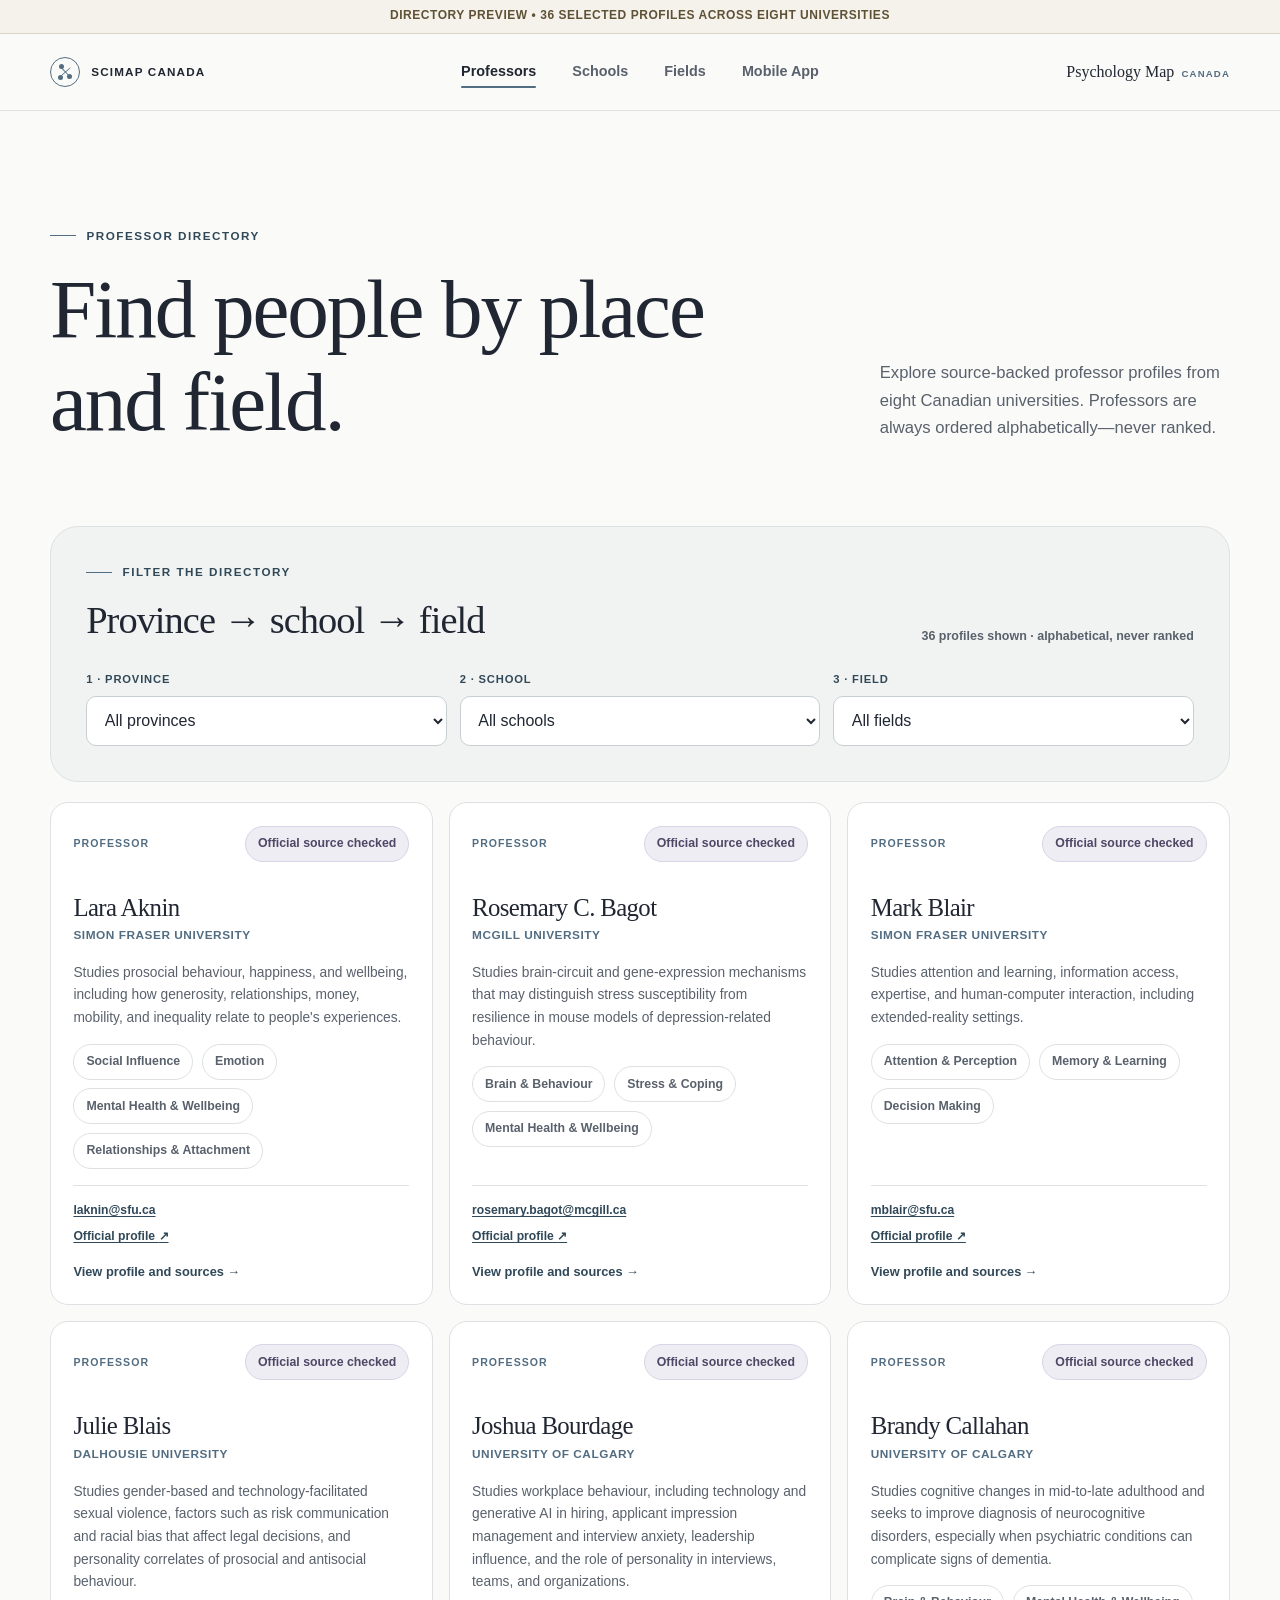
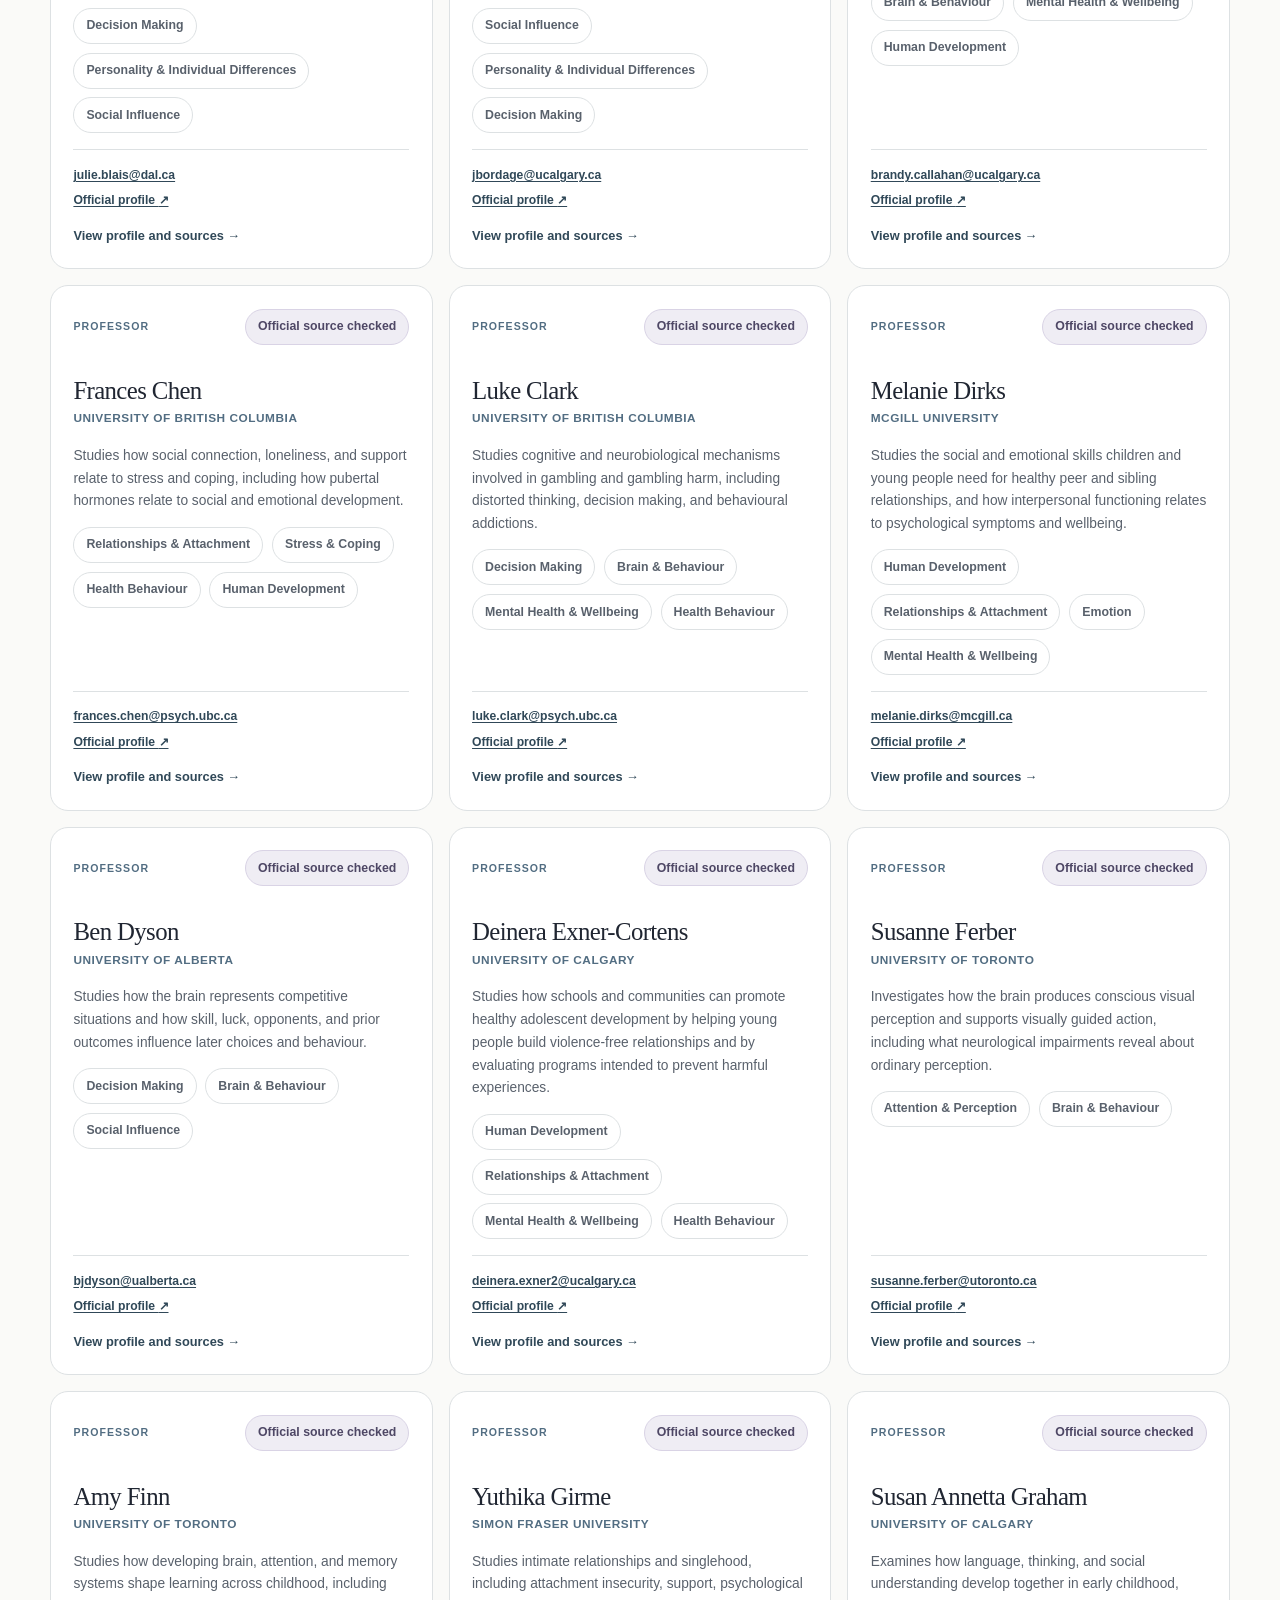
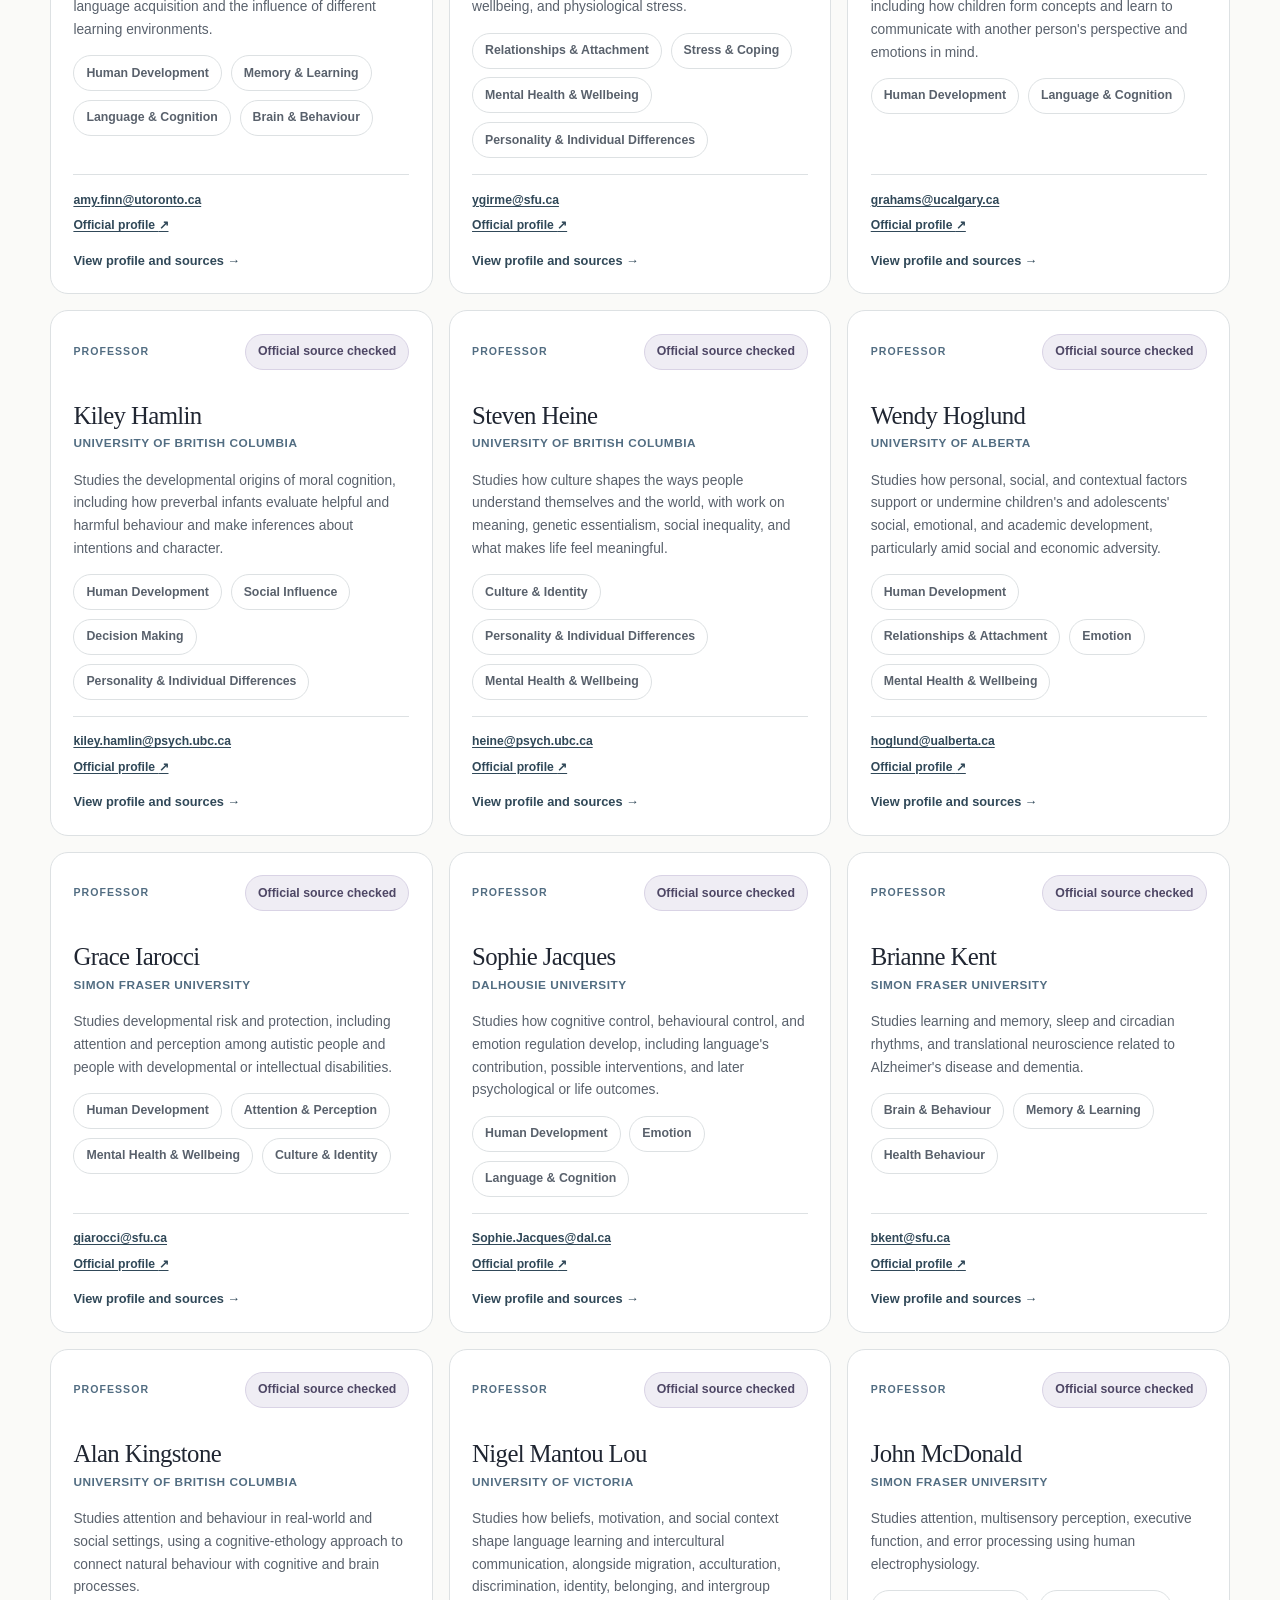
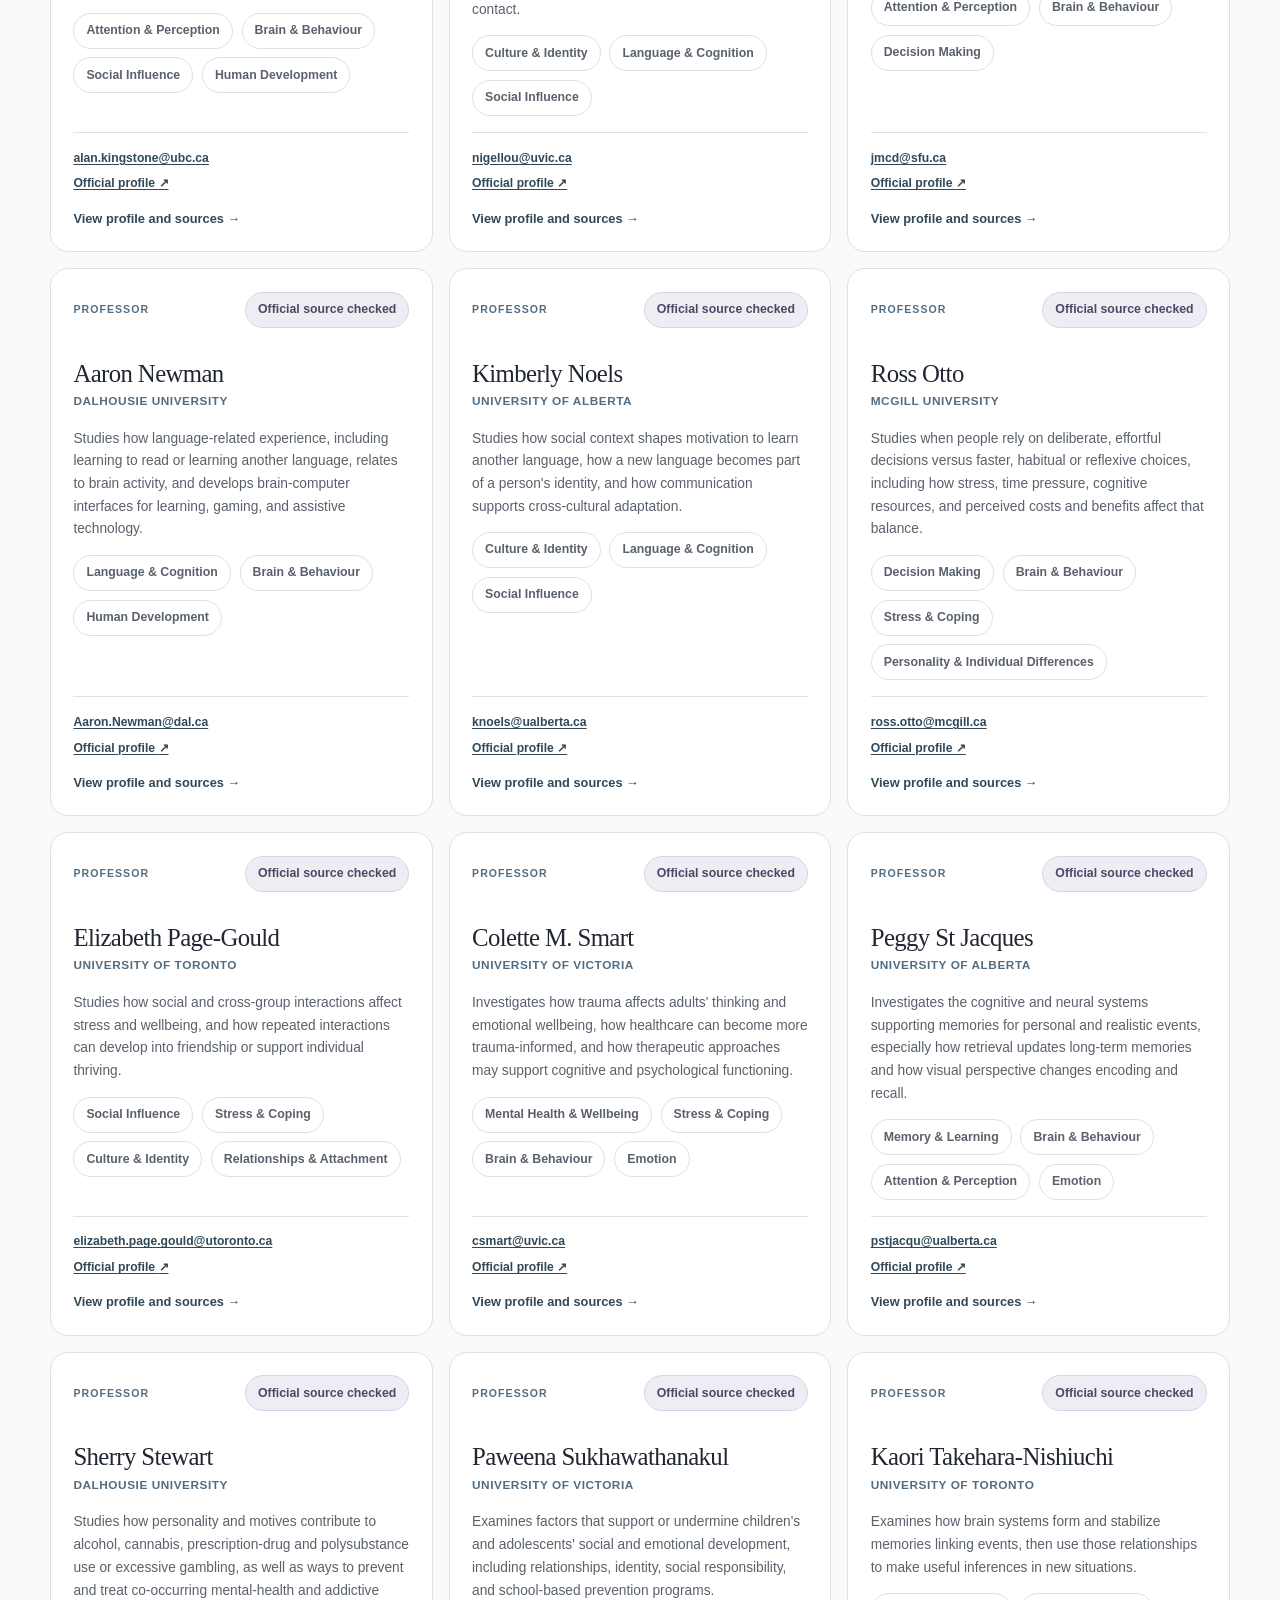
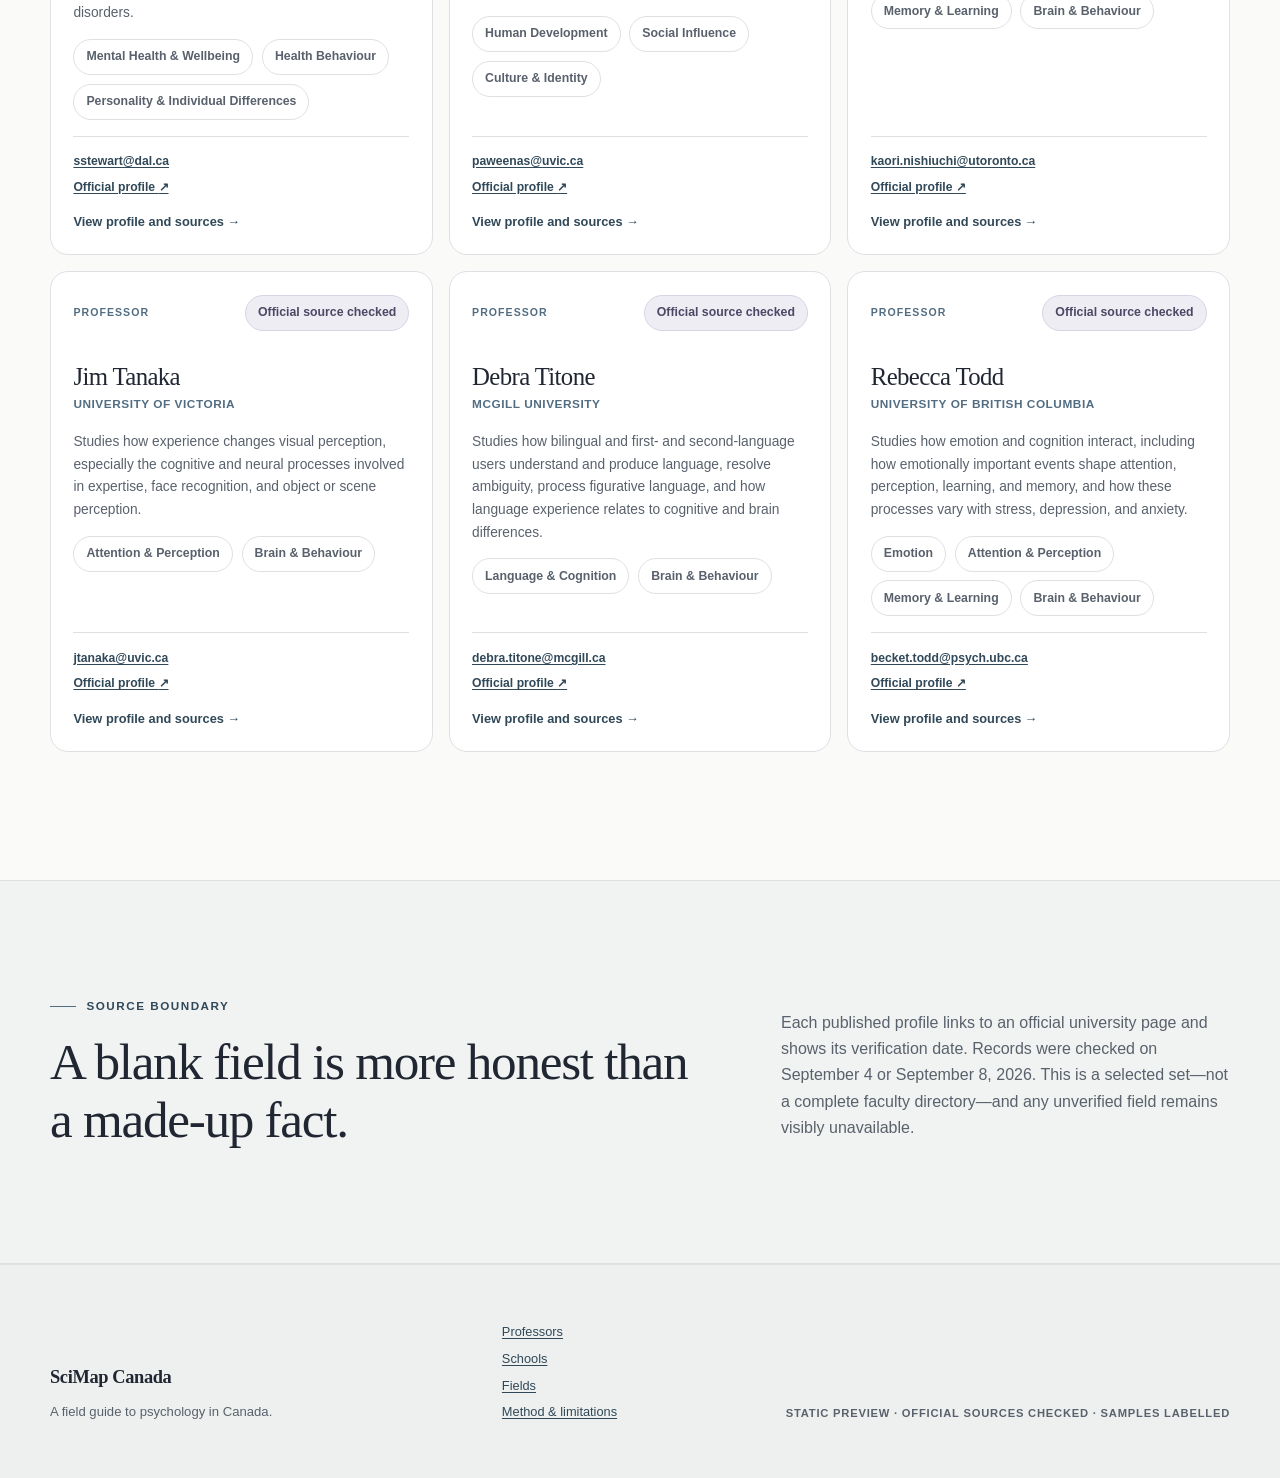
==== docs/professors.html @ 5e6fcafd "Add files via upload Add PsyMap Canada website" ====
<!doctype html>
<html lang="en-CA">
<head>
  <meta charset="utf-8">
  <meta name="viewport" content="width=device-width, initial-scale=1">
  <meta name="description" content="Browse psychology professor profiles by province, school, and field.">
  <meta property="og:type" content="website">
  <meta property="og:title" content="Professors — Psychology Map Canada">
  <meta property="og:description" content="Filter clearly labelled psychology professor profiles by province, school, and field.">
  <meta property="og:url" content="https://psychology-map-canada.tonyyoung9838.chatgpt.site/professors.html">
  <meta property="og:image" content="https://psychology-map-canada.tonyyoung9838.chatgpt.site/assets/psychology-map-canada-social.png">
  <meta name="twitter:card" content="summary_large_image">
  <meta name="twitter:title" content="Professors — Psychology Map Canada">
  <meta name="twitter:description" content="Filter clearly labelled psychology professor profiles by province, school, and field.">
  <meta name="twitter:image" content="https://psychology-map-canada.tonyyoung9838.chatgpt.site/assets/psychology-map-canada-social.png">
  <title>Professors — Psychology Map Canada</title>
  <link rel="icon" href="data:,">
  <link rel="stylesheet" href="css/style.css">
  <script type="module" src="js/app.js?v=20260908-1"></script>
</head>
<body data-page="professors">
  <a class="skip-link" href="#main-content">Skip to main content</a>
  <div class="alpha-banner" role="note">Directory preview <span aria-hidden="true">•</span> 36 selected profiles across eight universities</div>
  <header class="site-header"><div class="shell header-inner"></div></header>
  <main id="main-content" class="page-main">
    <section class="directory-hero shell">
      <div><p class="eyebrow"><span></span>Professor directory</p><h1>Find people by place and field.</h1></div>
      <p>Explore source-backed professor profiles from eight Canadian universities. Professors are always ordered alphabetically—never ranked.</p>
    </section>
    <section class="directory-section shell" aria-labelledby="professor-filter-title">
      <div class="filter-panel">
        <div class="filter-heading"><div><p class="eyebrow"><span></span>Filter the directory</p><h2 id="professor-filter-title">Province → school → field</h2></div><p id="professor-count" role="status" aria-live="polite">Loading profiles…</p></div>
        <div class="filter-grid">
          <label><span>1 · Province</span><select id="professor-province"><option>Loading…</option></select></label>
          <label><span>2 · School</span><select id="professor-school"><option>Loading…</option></select></label>
          <label><span>3 · Field</span><select id="professor-field"><option>Loading…</option></select></label>
        </div>
      </div>
      <div id="professor-results" class="professor-directory-grid"><div class="loading-state" role="status">Loading professor profiles…</div></div>
    </section>
    <section class="section section-tint"><div class="shell source-boundary"><div><p class="eyebrow"><span></span>Source boundary</p><h2>A blank field is more honest than a made-up fact.</h2></div><p>Each published profile links to an official university page and shows its verification date. Records were checked on September 4 or September 8, 2026. This is a selected set—not a complete faculty directory—and any unverified field remains visibly unavailable.</p></div></section>
  </main>
  <footer class="site-footer"><div class="shell footer-inner"></div></footer>
</body>
</html>
---- docs/css/style.css ----
:root {
  --background: #fafaf8;
  --surface: #f1f3f2;
  --surface-warm: #f5f2eb;
  --surface-lavender: #efedf4;
  --text: #202632;
  --muted: #59616c;
  --primary: #526d82;
  --primary-dark: #304858;
  --secondary: #655d7e;
  --border: #dde1e3;
  --border-strong: #c8cfd3;
  --white: #ffffff;
  --success: #315f52;
  --warning: #7b5d24;
  --error: #8a3d3d;
  --shadow: 0 14px 38px rgba(32, 38, 50, 0.07);
  --radius-sm: 10px;
  --radius-md: 18px;
  --radius-lg: 28px;
  --shell: 1180px;
}

*,
*::before,
*::after {
  box-sizing: border-box;
}

html {
  scroll-behavior: smooth;
  scroll-padding-top: 6rem;
}

body {
  margin: 0;
  background: var(--background);
  color: var(--text);
  font-family: Inter, ui-sans-serif, -apple-system, BlinkMacSystemFont, "Segoe UI", sans-serif;
  font-size: 1rem;
  line-height: 1.65;
  text-rendering: optimizeLegibility;
}

button,
input {
  font: inherit;
}

button,
a {
  -webkit-tap-highlight-color: transparent;
}

a {
  color: inherit;
  text-underline-offset: 0.18em;
}

img,
svg {
  display: block;
  max-width: 100%;
}

h1,
h2,
h3,
h4,
p {
  margin-top: 0;
}

h1,
h2,
h3,
h4 {
  font-family: Georgia, "Times New Roman", serif;
  font-weight: 500;
  line-height: 1.12;
  letter-spacing: -0.025em;
}

h1 {
  font-size: clamp(2.65rem, 6.5vw, 5.8rem);
}

h2 {
  font-size: clamp(2rem, 4vw, 3.5rem);
}

h3 {
  font-size: 1.45rem;
}

.shell {
  width: min(calc(100% - 3rem), var(--shell));
  margin-inline: auto;
}

.skip-link {
  position: fixed;
  z-index: 1000;
  top: 0.75rem;
  left: 0.75rem;
  padding: 0.65rem 0.9rem;
  border-radius: 8px;
  background: var(--text);
  color: var(--white);
  transform: translateY(-160%);
  transition: transform 160ms ease;
}

.skip-link:focus {
  transform: translateY(0);
}

:focus-visible {
  outline: 3px solid #8f6b29;
  outline-offset: 3px;
}

.alpha-banner {
  min-height: 34px;
  padding: 0.35rem 1rem;
  border-bottom: 1px solid #ddd5c5;
  background: var(--surface-warm);
  color: #5f5136;
  font-size: 0.75rem;
  font-weight: 650;
  letter-spacing: 0.045em;
  text-align: center;
  text-transform: uppercase;
}

.alpha-banner-strong {
  background: #efe8d8;
  color: #684f20;
}

.site-header {
  position: relative;
  z-index: 20;
  border-bottom: 1px solid rgba(221, 225, 227, 0.9);
  background: rgba(250, 250, 248, 0.96);
}

.header-inner {
  display: flex;
  align-items: center;
  justify-content: space-between;
  min-height: 76px;
  gap: 2rem;
}

.brand {
  display: inline-flex;
  align-items: center;
  gap: 0.7rem;
  color: var(--text);
  font-family: Georgia, "Times New Roman", serif;
  font-size: 1.3rem;
  font-weight: 600;
  letter-spacing: -0.02em;
  text-decoration: none;
}

.brand em {
  color: var(--primary);
  font-family: Inter, ui-sans-serif, sans-serif;
  font-size: 0.62rem;
  font-style: normal;
  font-weight: 750;
  letter-spacing: 0.1em;
  text-transform: uppercase;
  vertical-align: middle;
}

.brand-mark {
  position: relative;
  display: inline-flex;
  width: 30px;
  height: 30px;
  align-items: center;
  justify-content: center;
  border: 1px solid var(--primary);
  border-radius: 50%;
}

.brand-mark::before,
.brand-mark::after,
.brand-mark i {
  position: absolute;
  display: block;
  border-radius: 50%;
  background: var(--primary);
  content: "";
}

.brand-mark::before {
  width: 5px;
  height: 5px;
  top: 6px;
  left: 8px;
}

.brand-mark::after {
  width: 5px;
  height: 5px;
  right: 7px;
  bottom: 7px;
}

.brand-mark i:first-child {
  width: 1px;
  height: 16px;
  transform: rotate(-44deg);
}

.brand-mark i:nth-child(2) {
  width: 5px;
  height: 5px;
  left: 7px;
  bottom: 6px;
}

.brand-mark i:nth-child(3) {
  width: 1px;
  height: 14px;
  transform: rotate(48deg);
}

nav {
  display: flex;
  align-items: center;
  gap: clamp(1rem, 3vw, 2.25rem);
}

nav a {
  position: relative;
  display: inline-flex;
  min-height: 44px;
  align-items: center;
  color: var(--muted);
  font-size: 0.9rem;
  font-weight: 650;
  text-decoration: none;
}

nav a:hover,
nav a[aria-current="page"] {
  color: var(--text);
}

nav a[aria-current="page"]::after {
  position: absolute;
  right: 0;
  bottom: 6px;
  left: 0;
  height: 2px;
  border-radius: 999px;
  background: var(--primary);
  content: "";
}

.hero {
  display: grid;
  align-items: center;
  min-height: 720px;
  grid-template-columns: minmax(0, 1.25fr) minmax(330px, 0.75fr);
  gap: clamp(3rem, 8vw, 7rem);
  padding-block: clamp(4.5rem, 9vw, 8rem);
}

.hero-copy {
  min-width: 0;
}

.hero h1 {
  max-width: 790px;
  margin-bottom: 1.45rem;
}

.hero-lede {
  max-width: 680px;
  margin-bottom: 2.25rem;
  color: var(--muted);
  font-size: clamp(1.08rem, 2vw, 1.3rem);
}

.eyebrow {
  display: flex;
  align-items: center;
  gap: 0.65rem;
  margin-bottom: 1.1rem;
  color: var(--primary-dark);
  font-size: 0.73rem;
  font-weight: 750;
  letter-spacing: 0.13em;
  text-transform: uppercase;
}

.eyebrow span {
  width: 26px;
  height: 1px;
  background: var(--primary);
}

.question-form {
  max-width: 740px;
}

.question-form label {
  display: inline-block;
  margin-bottom: 0.55rem;
  color: var(--text);
  font-size: 0.86rem;
  font-weight: 700;
}

.input-row {
  display: flex;
  align-items: stretch;
  gap: 0.65rem;
}

.input-row input {
  min-width: 0;
  min-height: 58px;
  flex: 1;
  padding: 0.9rem 1rem;
  border: 1px solid var(--border-strong);
  border-radius: var(--radius-sm);
  background: var(--white);
  color: var(--text);
  font-size: 1rem;
  box-shadow: 0 4px 18px rgba(32, 38, 50, 0.035);
}

.input-row input::placeholder {
  color: #7b828b;
}

.input-row input:focus {
  border-color: var(--primary);
}

.button {
  display: inline-flex;
  min-height: 48px;
  align-items: center;
  justify-content: center;
  gap: 0.6rem;
  padding: 0.75rem 1.2rem;
  border: 1px solid transparent;
  border-radius: var(--radius-sm);
  font-size: 0.9rem;
  font-weight: 750;
  text-decoration: none;
  cursor: pointer;
}

.button-primary {
  background: var(--primary-dark);
  color: var(--white);
}

.button-primary:hover {
  background: #243c4c;
}

.button-secondary {
  border-color: var(--border-strong);
  background: var(--white);
  color: var(--primary-dark);
}

.button-secondary:hover {
  border-color: var(--primary);
  background: #f8f9f8;
}

.button-text {
  padding-inline: 0;
  color: var(--primary-dark);
}

.example-block {
  margin-top: 1.15rem;
}

.example-block > p {
  margin-bottom: 0.65rem;
  color: var(--muted);
  font-size: 0.77rem;
  font-weight: 650;
}

.chip-row,
.tag-row,
.link-row {
  display: flex;
  flex-wrap: wrap;
  gap: 0.55rem;
}

.question-chip,
.tag,
.tag-link {
  display: inline-flex;
  min-height: 36px;
  align-items: center;
  padding: 0.42rem 0.75rem;
  border: 1px solid var(--border);
  border-radius: 999px;
  background: transparent;
  color: var(--muted);
  font-size: 0.77rem;
  font-weight: 600;
  line-height: 1.25;
}

.question-chip {
  min-height: 44px;
  cursor: pointer;
}

.question-chip:hover,
.tag-link:hover {
  border-color: var(--primary);
  background: var(--surface);
  color: var(--primary-dark);
}

.tag-link {
  text-decoration: none;
}

.tag-lavender {
  border-color: #d9d3e5;
  background: var(--surface-lavender);
  color: #4e4765;
}

.tag-sample {
  border-color: #ddd2ba;
  background: #f5f0e4;
  color: #6a5328;
}

.journey-card {
  position: relative;
  overflow: hidden;
  padding: clamp(1.8rem, 4vw, 2.6rem);
  border-radius: var(--radius-lg);
  background: #2b3d49;
  color: var(--white);
  box-shadow: var(--shadow);
}

.journey-card::after {
  position: absolute;
  width: 180px;
  height: 180px;
  right: -95px;
  bottom: -100px;
  border: 1px solid rgba(255, 255, 255, 0.14);
  border-radius: 50%;
  box-shadow: 0 0 0 28px rgba(255, 255, 255, 0.025), 0 0 0 58px rgba(255, 255, 255, 0.02);
  content: "";
}

.journey-topline {
  display: flex;
  align-items: center;
  gap: 0.55rem;
  margin-bottom: 2rem;
  color: #d8e1e5;
  font-size: 0.7rem;
  font-weight: 750;
  letter-spacing: 0.12em;
  text-transform: uppercase;
}

.status-dot {
  width: 7px;
  height: 7px;
  border-radius: 50%;
  background: #c8c0d8;
  box-shadow: 0 0 0 5px rgba(200, 192, 216, 0.12);
}

.journey-card h2 {
  max-width: 310px;
  margin-bottom: 2rem;
  font-size: clamp(1.8rem, 3vw, 2.45rem);
}

.journey-list {
  position: relative;
  z-index: 1;
  display: grid;
  margin: 0;
  padding: 0;
  gap: 0;
  list-style: none;
}

.journey-list li {
  display: grid;
  align-items: start;
  padding: 1rem 0;
  border-top: 1px solid rgba(255, 255, 255, 0.14);
  grid-template-columns: 38px 1fr;
  gap: 0.65rem;
}

.journey-list li > span {
  color: #bab1ca;
  font-size: 0.68rem;
  font-weight: 700;
}

.journey-list strong,
.journey-list small {
  display: block;
}

.journey-list strong {
  font-family: Georgia, "Times New Roman", serif;
  font-size: 1.02rem;
  font-weight: 500;
}

.journey-list small {
  margin-top: 0.18rem;
  color: #cbd4d8;
  font-size: 0.76rem;
}

.principle-quote {
  position: relative;
  z-index: 1;
  margin: 1.5rem 0 0;
  color: #d7d0e4;
  font-family: Georgia, "Times New Roman", serif;
  font-size: 0.92rem;
  font-style: italic;
}

.section {
  padding-block: clamp(4.5rem, 9vw, 8rem);
}

.section-tint {
  border-block: 1px solid var(--border);
  background: var(--surface);
}

.section-heading {
  margin-bottom: clamp(2rem, 5vw, 3.5rem);
}

.section-heading h2 {
  max-width: 690px;
  margin-bottom: 0;
}

.split-heading {
  display: grid;
  align-items: end;
  grid-template-columns: minmax(0, 1.35fr) minmax(280px, 0.65fr);
  gap: 3rem;
}

.split-heading > p {
  max-width: 480px;
  margin: 0 0 0.35rem;
  color: var(--muted);
}

.compact-heading h2 {
  font-size: clamp(1.9rem, 3.5vw, 2.8rem);
}

.principle-grid,
.topic-grid,
.university-grid,
.entity-grid {
  display: grid;
  grid-template-columns: repeat(3, minmax(0, 1fr));
  gap: 1rem;
}

.principle-card {
  min-height: 275px;
  padding: 1.6rem;
  border: 1px solid var(--border);
  border-radius: var(--radius-md);
  background: var(--white);
}

.principle-card:nth-child(2) {
  background: var(--surface-lavender);
}

.principle-card h3 {
  margin: 3.5rem 0 0.8rem;
}

.principle-card p {
  margin: 0;
  color: var(--muted);
  font-size: 0.92rem;
}

.card-number,
.section-index {
  color: var(--primary);
  font-size: 0.7rem;
  font-weight: 750;
  letter-spacing: 0.12em;
}

.university-intro {
  display: grid;
  align-items: center;
  grid-template-columns: minmax(0, 0.8fr) minmax(0, 1.2fr);
  gap: clamp(3rem, 8vw, 7rem);
}

.university-intro h2 {
  font-size: clamp(2rem, 4vw, 3.2rem);
}

.university-intro > div:first-child > p:last-child {
  color: var(--muted);
}

.university-mini-grid {
  display: grid;
  gap: 0.8rem;
}

.university-mini {
  display: grid;
  padding: 1.25rem 1.4rem;
  border: 1px solid var(--border);
  border-radius: var(--radius-md);
  background: var(--background);
  text-decoration: none;
  grid-template-columns: 70px 1fr;
  column-gap: 1rem;
}

.university-mini > span {
  grid-row: 1 / 3;
  align-self: center;
  color: var(--primary);
  font-family: Georgia, "Times New Roman", serif;
  font-size: 1.35rem;
}

.university-mini strong {
  font-family: Georgia, "Times New Roman", serif;
  font-size: 1.1rem;
  font-weight: 500;
}

.university-mini small {
  color: var(--muted);
}

.university-mini i {
  float: right;
  color: var(--primary);
  font-style: normal;
}

.university-mini:hover {
  border-color: var(--primary);
  box-shadow: 0 8px 22px rgba(32, 38, 50, 0.06);
}

.page-main {
  min-height: 62vh;
}

.explore-head,
.about-hero {
  padding-top: clamp(3.5rem, 8vw, 6.5rem);
  padding-bottom: clamp(2.7rem, 6vw, 4.5rem);
}

.explore-title-row {
  display: grid;
  align-items: end;
  grid-template-columns: minmax(0, 0.95fr) minmax(380px, 0.75fr);
  gap: clamp(2rem, 6vw, 5rem);
}

.explore-head h1 {
  max-width: 700px;
  margin-bottom: 1rem;
  font-size: clamp(2.7rem, 5.5vw, 4.9rem);
}

.explore-head p:not(.eyebrow) {
  max-width: 620px;
  margin-bottom: 0;
  color: var(--muted);
  font-size: 1.05rem;
}

.compact-form .input-row input {
  min-height: 52px;
}

.mobile-label {
  display: none;
}

.results-section {
  padding-top: 1.25rem;
}

.results-title {
  margin: 2rem 0 1rem;
  font-size: clamp(1.75rem, 3vw, 2.45rem);
}

.question-context-card {
  position: relative;
  margin-bottom: 1rem;
  padding: clamp(1.5rem, 4vw, 2.25rem);
  border-left: 4px solid var(--secondary);
  border-radius: 0 var(--radius-md) var(--radius-md) 0;
  background: var(--surface-lavender);
}

.question-context-card .eyebrow {
  color: #4e4765;
}

.question-context-card blockquote {
  margin: 0;
  font-family: Georgia, "Times New Roman", serif;
  font-size: clamp(1.5rem, 3vw, 2.2rem);
  line-height: 1.25;
  overflow-wrap: anywhere;
}

.callout {
  margin-bottom: 1.5rem;
  padding: 1rem 1.15rem;
  border: 1px solid var(--border);
  border-radius: var(--radius-sm);
  background: var(--white);
  color: var(--muted);
  font-size: 0.9rem;
}

.callout strong {
  color: var(--text);
}

.callout:empty {
  display: none;
}

.topic-grid {
  grid-template-columns: repeat(4, minmax(0, 1fr));
}

.topic-card,
.university-card,
.entity-card {
  display: flex;
  min-width: 0;
  flex-direction: column;
  border: 1px solid var(--border);
  border-radius: var(--radius-md);
  background: var(--white);
}

.topic-card {
  min-height: 280px;
  padding: 1.35rem;
  text-decoration: none;
  transition: border-color 150ms ease, transform 150ms ease, box-shadow 150ms ease;
}

.topic-card:hover {
  border-color: var(--primary);
  box-shadow: 0 10px 26px rgba(32, 38, 50, 0.07);
  transform: translateY(-2px);
}

.topic-card-top,
.entity-card-top,
.university-card-top {
  display: flex;
  align-items: center;
  justify-content: space-between;
  gap: 0.75rem;
}

.topic-domain {
  color: var(--secondary);
  font-size: 0.68rem;
  font-weight: 750;
  letter-spacing: 0.09em;
  text-transform: uppercase;
}

.topic-arrow {
  color: var(--primary);
  font-size: 1.15rem;
}

.topic-card h3 {
  margin: 2.7rem 0 0.75rem;
  font-size: 1.38rem;
}

.topic-card p {
  display: -webkit-box;
  overflow: hidden;
  margin-bottom: 1.1rem;
  color: var(--muted);
  font-size: 0.86rem;
  -webkit-box-orient: vertical;
  -webkit-line-clamp: 3;
}

.topic-card .tag-row {
  margin-top: auto;
}

.topic-card .tag {
  min-height: 30px;
  padding: 0.32rem 0.55rem;
  font-size: 0.67rem;
}

.university-grid {
  grid-template-columns: repeat(2, minmax(0, 1fr));
}

.university-card {
  padding: clamp(1.5rem, 4vw, 2.2rem);
}

.university-code {
  display: flex;
  width: 58px;
  height: 58px;
  align-items: center;
  justify-content: center;
  border-radius: 50%;
  background: var(--surface-lavender);
  color: var(--secondary);
  font-family: Georgia, "Times New Roman", serif;
  font-size: 1.05rem;
}

.university-card h3 {
  margin: 2rem 0 0.45rem;
  font-size: 1.65rem;
}

.university-card .location {
  margin-bottom: 1rem;
  color: var(--primary);
  font-size: 0.78rem;
  font-weight: 700;
  letter-spacing: 0.035em;
  text-transform: uppercase;
}

.university-card p {
  color: var(--muted);
}

.university-card .button {
  align-self: flex-start;
  margin-top: auto;
}

.loading-state,
.error-state {
  grid-column: 1 / -1;
  padding: 3rem;
  border: 1px dashed var(--border-strong);
  border-radius: var(--radius-md);
  color: var(--muted);
  text-align: center;
}

.error-state {
  max-width: 760px;
  margin: clamp(3rem, 8vw, 7rem) auto;
  padding: clamp(2rem, 6vw, 4rem);
  background: var(--white);
}

.error-state h1 {
  margin-bottom: 1rem;
  font-size: clamp(2rem, 5vw, 3.5rem);
}

.error-state p {
  color: var(--muted);
}

.error-actions {
  display: flex;
  flex-wrap: wrap;
  justify-content: center;
  margin-top: 1.5rem;
  gap: 0.75rem;
}

.detail-root {
  padding-block: clamp(3rem, 7vw, 6rem);
}

.breadcrumbs {
  display: flex;
  flex-wrap: wrap;
  align-items: center;
  margin-bottom: 2.25rem;
  gap: 0.55rem;
  color: var(--muted);
  font-size: 0.78rem;
}

.breadcrumbs a {
  color: var(--primary-dark);
}

.breadcrumbs span[aria-hidden="true"] {
  color: #9aa0a6;
}

.detail-hero {
  display: grid;
  align-items: end;
  padding-bottom: clamp(3rem, 7vw, 5.5rem);
  grid-template-columns: minmax(0, 1.25fr) minmax(260px, 0.55fr);
  gap: clamp(2rem, 7vw, 6rem);
}

.detail-hero h1 {
  max-width: 830px;
  margin-bottom: 1.2rem;
  font-size: clamp(2.8rem, 6vw, 5.3rem);
}

.detail-hero .lede {
  max-width: 760px;
  margin-bottom: 1.5rem;
  color: var(--muted);
  font-size: clamp(1.05rem, 2vw, 1.2rem);
}

.meta-panel {
  padding: 1.35rem;
  border: 1px solid var(--border);
  border-radius: var(--radius-md);
  background: var(--surface);
}

.meta-list {
  display: grid;
  margin: 0;
  gap: 0.9rem;
}

.meta-list div {
  padding-bottom: 0.85rem;
  border-bottom: 1px solid var(--border);
}

.meta-list div:last-child {
  padding-bottom: 0;
  border-bottom: 0;
}

.meta-list dt {
  margin-bottom: 0.2rem;
  color: var(--muted);
  font-size: 0.67rem;
  font-weight: 750;
  letter-spacing: 0.08em;
  text-transform: uppercase;
}

.meta-list dd {
  margin: 0;
  font-family: Georgia, "Times New Roman", serif;
  font-size: 1rem;
}

.detail-section {
  padding-block: clamp(3rem, 7vw, 5.5rem);
  border-top: 1px solid var(--border);
}

.detail-section-title {
  display: grid;
  margin-bottom: 2rem;
  grid-template-columns: 70px minmax(0, 1fr);
  gap: 1rem;
}

.detail-section-title span {
  padding-top: 0.4rem;
  color: var(--primary);
  font-size: 0.7rem;
  font-weight: 750;
  letter-spacing: 0.1em;
}

.detail-section-title h2 {
  margin: 0;
  font-size: clamp(1.8rem, 3.5vw, 2.75rem);
}

.detail-columns {
  display: grid;
  grid-template-columns: repeat(2, minmax(0, 1fr));
  gap: clamp(2rem, 6vw, 5rem);
}

.detail-copy h3,
.subsection-title {
  margin-bottom: 0.75rem;
  font-size: 1.25rem;
}

.detail-copy p,
.detail-copy li {
  color: var(--muted);
}

.clean-list,
.question-list,
.source-list {
  margin: 0;
  padding: 0;
  list-style: none;
}

.clean-list {
  display: grid;
  gap: 0.55rem;
}

.clean-list li {
  position: relative;
  padding-left: 1rem;
}

.clean-list li::before {
  position: absolute;
  top: 0.68em;
  left: 0;
  width: 5px;
  height: 5px;
  border-radius: 50%;
  background: var(--secondary);
  content: "";
}

.question-list {
  counter-reset: question;
}

.question-list li {
  display: grid;
  padding: 1.1rem 0;
  border-bottom: 1px solid var(--border);
  grid-template-columns: 48px minmax(0, 1fr);
  gap: 1rem;
  color: var(--text);
  font-family: Georgia, "Times New Roman", serif;
  font-size: 1.1rem;
}

.question-list li::before {
  color: var(--primary);
  font-family: Inter, ui-sans-serif, sans-serif;
  font-size: 0.7rem;
  font-weight: 750;
  content: "0" counter(question);
  counter-increment: question;
}

.entity-grid {
  grid-template-columns: repeat(3, minmax(0, 1fr));
}

.entity-card {
  min-height: 240px;
  padding: 1.25rem;
}

.entity-card h3 {
  margin: 1.5rem 0 0.45rem;
  font-size: 1.3rem;
}

.entity-card h3 a {
  text-decoration: none;
}

.entity-card h3 a:hover {
  text-decoration: underline;
}

.entity-card p {
  margin-bottom: 1rem;
  color: var(--muted);
  font-size: 0.84rem;
}

.entity-card .tag-row,
.entity-card .card-link {
  margin-top: auto;
}

.card-type {
  color: var(--primary);
  font-size: 0.66rem;
  font-weight: 750;
  letter-spacing: 0.1em;
  text-transform: uppercase;
}

.card-link {
  color: var(--primary-dark);
  font-size: 0.8rem;
  font-weight: 750;
  text-decoration: none;
}

.card-link:hover {
  text-decoration: underline;
}

.sample-notice,
.verification-box,
.source-box {
  padding: 1.25rem;
  border-radius: var(--radius-md);
}

.sample-notice {
  border: 1px solid #ddd2ba;
  background: #f5f0e4;
  color: #604d2b;
}

.sample-notice strong,
.sample-notice p {
  display: block;
}

.sample-notice p {
  margin: 0.25rem 0 0;
  font-size: 0.84rem;
}

.verification-box {
  border: 1px solid #c9dad4;
  background: #edf4f1;
}

.verification-badge {
  display: inline-flex;
  align-items: center;
  gap: 0.45rem;
  color: var(--success);
  font-size: 0.78rem;
  font-weight: 800;
  letter-spacing: 0.055em;
  text-transform: uppercase;
}

.verification-badge::before {
  display: inline-flex;
  width: 12px;
  height: 12px;
  border: 3px solid #edf4f1;
  border-radius: 50%;
  background: var(--success);
  box-shadow: 0 0 0 1px var(--success);
  content: "";
}

.verification-box p {
  margin: 0.55rem 0 0;
  color: #476259;
  font-size: 0.82rem;
}

.verification-pending {
  border-color: #ddd2ba;
  background: #f5f0e4;
}

.verification-badge-pending,
.verification-pending p {
  color: #684f20;
}

.verification-badge-pending::before {
  border-color: #f5f0e4;
  background: transparent;
  box-shadow: 0 0 0 1px #7b5d24;
}

.source-box {
  border: 1px solid var(--border);
  background: var(--white);
}

.source-box h3 {
  margin-bottom: 0.6rem;
  font-size: 1.2rem;
}

.source-box > p {
  color: var(--muted);
  font-size: 0.85rem;
}

.source-list {
  display: grid;
  gap: 0.65rem;
}

.source-list a {
  display: flex;
  min-height: 46px;
  align-items: center;
  justify-content: space-between;
  gap: 1rem;
  padding: 0.65rem 0.8rem;
  border: 1px solid var(--border);
  border-radius: var(--radius-sm);
  color: var(--primary-dark);
  font-size: 0.83rem;
  font-weight: 700;
  text-decoration: none;
}

.source-list a:hover {
  border-color: var(--primary);
  background: var(--surface);
}

.source-list a span:last-child {
  flex: 0 0 auto;
}

.detail-hero .location {
  margin: 0;
  color: var(--primary-dark);
  font-size: 0.78rem;
  font-weight: 750;
  letter-spacing: 0.055em;
  text-transform: uppercase;
}

.detail-columns .entity-grid {
  grid-template-columns: 1fr;
}

.sample-notice + .subsection-title {
  margin-top: 2rem;
}

.about-hero {
  display: grid;
  padding-bottom: clamp(4rem, 9vw, 7rem);
  grid-template-columns: minmax(0, 1.35fr) minmax(270px, 0.65fr);
  column-gap: clamp(3rem, 8vw, 7rem);
}

.about-hero .eyebrow,
.about-hero h1 {
  grid-column: 1;
}

.about-hero h1 {
  max-width: 850px;
  margin-bottom: 1.3rem;
  font-size: clamp(2.8rem, 6vw, 5.1rem);
}

.about-hero > p:not(.eyebrow) {
  max-width: 730px;
  margin: 0;
  color: var(--muted);
  font-size: 1.1rem;
}

.about-hero blockquote {
  align-self: end;
  margin: 0;
  padding: 1.3rem;
  border-left: 3px solid var(--secondary);
  background: var(--surface-lavender);
  color: #4e4765;
  font-family: Georgia, "Times New Roman", serif;
  font-size: 1.25rem;
  font-style: italic;
}

.about-layout {
  display: grid;
  align-items: start;
  padding-bottom: clamp(5rem, 10vw, 8rem);
  grid-template-columns: 220px minmax(0, 760px);
  gap: clamp(3rem, 9vw, 8rem);
}

.about-nav {
  position: sticky;
  top: 1.5rem;
  display: grid;
  gap: 0.5rem;
}

.about-nav strong {
  margin-bottom: 0.5rem;
  font-size: 0.74rem;
  letter-spacing: 0.09em;
  text-transform: uppercase;
}

.about-nav a {
  padding-block: 0.3rem;
  color: var(--muted);
  font-size: 0.85rem;
  text-decoration: none;
}

.about-nav a:hover {
  color: var(--primary-dark);
  text-decoration: underline;
}

.prose section {
  padding: 0 0 4rem;
}

.prose section + section {
  padding-top: 4rem;
  border-top: 1px solid var(--border);
}

.prose h2 {
  margin-bottom: 1.3rem;
  font-size: clamp(2rem, 4vw, 3rem);
}

.prose p,
.prose li {
  color: var(--muted);
  font-size: 1.02rem;
}

.prose li + li {
  margin-top: 0.6rem;
}

.process-line {
  display: flex;
  flex-wrap: wrap;
  align-items: center;
  margin-top: 1.5rem;
  gap: 0.65rem;
}

.process-line span {
  padding: 0.55rem 0.8rem;
  border: 1px solid var(--border);
  border-radius: 999px;
  background: var(--white);
  color: var(--primary-dark);
  font-size: 0.78rem;
  font-weight: 750;
}

.process-line i {
  color: var(--secondary);
  font-style: normal;
}

.placeholder-note {
  padding: 1.4rem;
  border: 1px dashed var(--secondary);
  border-radius: var(--radius-md);
  background: var(--surface-lavender);
}

.placeholder-note strong {
  color: #4e4765;
  font-size: 0.78rem;
  letter-spacing: 0.08em;
  text-transform: uppercase;
}

.placeholder-note p {
  margin: 0.5rem 0 0;
}

.site-footer {
  padding-block: 3.5rem;
  border-top: 1px solid var(--border);
  background: #eef0ef;
}

.footer-inner {
  display: grid;
  align-items: end;
  grid-template-columns: 1.25fr 0.75fr auto;
  gap: 2rem;
}

.brand-footer {
  font-size: 1.15rem;
}

.footer-inner > div:first-child p {
  margin: 0.55rem 0 0;
  color: var(--muted);
  font-size: 0.82rem;
}

.footer-links {
  display: grid;
  gap: 0.35rem;
}

.footer-links a {
  color: var(--primary-dark);
  font-size: 0.8rem;
}

.footer-note {
  margin: 0;
  color: var(--muted);
  font-size: 0.7rem;
  font-weight: 700;
  letter-spacing: 0.07em;
  text-transform: uppercase;
}

@media (max-width: 1000px) {
  .hero {
    min-height: auto;
    grid-template-columns: 1fr;
  }

  .journey-card {
    display: grid;
    grid-template-columns: 0.7fr 1.3fr;
    column-gap: 2rem;
  }

  .journey-topline,
  .journey-card h2,
  .principle-quote {
    grid-column: 1;
  }

  .journey-list {
    grid-column: 2;
    grid-row: 1 / 4;
  }

  .topic-grid {
    grid-template-columns: repeat(3, minmax(0, 1fr));
  }

  .entity-grid {
    grid-template-columns: repeat(2, minmax(0, 1fr));
  }

  .explore-title-row {
    align-items: start;
    grid-template-columns: 1fr;
  }

  .compact-form {
    max-width: 700px;
  }
}

@media (max-width: 800px) {
  .split-heading,
  .university-intro,
  .detail-hero,
  .about-hero,
  .about-layout {
    grid-template-columns: 1fr;
  }

  .split-heading,
  .university-intro,
  .detail-hero,
  .about-hero {
    gap: 1.5rem;
  }

  .principle-grid,
  .topic-grid {
    grid-template-columns: repeat(2, minmax(0, 1fr));
  }

  .principle-card {
    min-height: 240px;
  }

  .about-hero blockquote {
    max-width: 500px;
  }

  .about-nav {
    position: static;
    display: flex;
    overflow-x: auto;
    padding-bottom: 0.75rem;
    gap: 0.4rem;
    scrollbar-width: thin;
  }

  .about-nav strong {
    display: none;
  }

  .about-nav a {
    flex: 0 0 auto;
    padding: 0.45rem 0.7rem;
    border: 1px solid var(--border);
    border-radius: 999px;
    background: var(--white);
  }

  .footer-inner {
    grid-template-columns: 1fr 1fr;
  }

  .footer-note {
    grid-column: 1 / -1;
  }
}

@media (max-width: 620px) {
  html {
    scroll-padding-top: 2rem;
  }

  .shell {
    width: min(calc(100% - 2rem), var(--shell));
  }

  .alpha-banner {
    padding-inline: 0.7rem;
    font-size: 0.8rem;
  }

  .header-inner {
    min-height: 70px;
  }

  .brand {
    gap: 0.5rem;
    font-size: 1.08rem;
  }

  .brand-mark {
    width: 27px;
    height: 27px;
  }

  .brand em {
    display: none;
  }

  nav {
    gap: 0.75rem;
  }

  nav a {
    font-size: 0.85rem;
  }

  .hero {
    padding-block: 3.5rem 4.5rem;
    gap: 3rem;
  }

  .hero h1 {
    font-size: clamp(2.65rem, 13vw, 4.1rem);
  }

  .input-row {
    flex-direction: column;
  }

  .input-row .button {
    min-height: 52px;
  }

  .compact-form .input-row {
    flex-direction: row;
  }

  .compact-form .button {
    min-width: 64px;
    padding-inline: 0.8rem;
  }

  .desktop-label {
    display: none;
  }

  .mobile-label {
    display: inline;
  }

  .journey-card {
    display: block;
  }

  .journey-card h2 {
    max-width: 100%;
  }

  .principle-grid,
  .topic-grid,
  .university-grid,
  .entity-grid,
  .detail-columns {
    grid-template-columns: 1fr;
  }

  .topic-card {
    min-height: 235px;
  }

  .principle-card {
    min-height: 220px;
  }

  .university-mini {
    grid-template-columns: 52px 1fr;
  }

  .detail-section-title {
    grid-template-columns: 44px minmax(0, 1fr);
  }

  .question-list li {
    grid-template-columns: 36px minmax(0, 1fr);
  }

  .footer-inner {
    grid-template-columns: 1fr;
  }

  .footer-note {
    grid-column: auto;
  }
}

@media (max-width: 380px) {
  .shell {
    width: min(calc(100% - 1.4rem), var(--shell));
  }

  nav {
    gap: 0.5rem;
  }

  nav a {
    font-size: 0.8rem;
  }

  .brand-mark {
    display: none;
  }

  .compact-form .input-row {
    flex-direction: column;
  }
}

@media (prefers-reduced-motion: reduce) {
  html {
    scroll-behavior: auto;
  }

  *,
  *::before,
  *::after {
    scroll-behavior: auto !important;
    transition-duration: 0.01ms !important;
  }
}

/* Psychology Map Canada product shell */
.header-inner {
  display: grid;
  grid-template-columns: minmax(170px, 1fr) auto minmax(170px, 1fr);
}

.brand-symbol {
  justify-self: start;
}

.brand-short {
  font-family: Inter, ui-sans-serif, sans-serif;
  font-size: 0.73rem;
  font-weight: 750;
  letter-spacing: 0.1em;
  text-transform: uppercase;
}

.primary-nav {
  justify-self: center;
}

.brand-wordmark {
  display: inline-flex;
  align-items: baseline;
  justify-self: end;
  gap: 0.45rem;
  font-family: Georgia, "Times New Roman", serif;
  font-size: 1rem;
  text-decoration: none;
}

.brand-wordmark small {
  color: var(--primary);
  font-family: Inter, ui-sans-serif, sans-serif;
  font-size: 0.6rem;
  font-weight: 800;
  letter-spacing: 0.12em;
  text-transform: uppercase;
}

.nav-toggle {
  display: none;
}

.home-hero {
  display: grid;
  min-height: 730px;
  align-items: center;
  padding-block: clamp(4.5rem, 9vw, 8.5rem);
  grid-template-columns: minmax(270px, 0.82fr) minmax(390px, 1.18fr) minmax(190px, 0.58fr);
  gap: clamp(2rem, 5vw, 5.5rem);
}

.home-about h1 {
  margin-bottom: 1.5rem;
  font-size: clamp(3rem, 6vw, 5.7rem);
}

.home-about > p:not(.eyebrow) {
  max-width: 560px;
  color: var(--muted);
}

.home-about .home-definition {
  color: var(--text);
  font-family: Georgia, "Times New Roman", serif;
  font-size: clamp(1.15rem, 2vw, 1.38rem);
  line-height: 1.48;
}

.home-purpose {
  padding-top: 1rem;
  border-top: 1px solid var(--border);
  font-size: 0.86rem;
  font-weight: 650;
}

.home-discovery {
  position: relative;
  z-index: 3;
  padding: clamp(1.7rem, 4vw, 2.8rem);
  border: 1px solid #d9d5ca;
  border-radius: var(--radius-lg);
  background: rgba(255, 255, 255, 0.91);
  box-shadow: 0 24px 70px rgba(47, 54, 54, 0.09);
}

.home-discovery h2 {
  margin-bottom: 1.6rem;
  font-size: clamp(2rem, 3.6vw, 3.05rem);
}

.site-search label {
  display: block;
  margin-bottom: 0.55rem;
  font-size: 0.78rem;
  font-weight: 750;
}

.search-control {
  position: relative;
  display: grid;
  grid-template-columns: minmax(0, 1fr) auto;
  gap: 0.55rem;
}

.search-control input {
  min-width: 0;
  min-height: 58px;
  padding: 0.9rem 1rem;
  border: 1px solid var(--border-strong);
  border-radius: var(--radius-sm);
  background: var(--background);
  color: var(--text);
}

.search-suggestions {
  position: absolute;
  z-index: 20;
  top: calc(100% + 0.55rem);
  right: 0;
  left: 0;
  overflow: auto;
  max-height: 420px;
  margin: 0;
  padding: 0.45rem;
  border: 1px solid var(--border-strong);
  border-radius: var(--radius-md);
  background: var(--white);
  box-shadow: var(--shadow);
  list-style: none;
}

.search-suggestions[hidden] {
  display: none;
}

.search-suggestions li[role="option"] {
  border-radius: var(--radius-sm);
}

.search-suggestions li[role="option"].is-active,
.search-suggestions li[role="option"]:hover {
  background: var(--surface);
}

.search-suggestions a {
  display: grid;
  padding: 0.7rem 0.8rem;
  text-decoration: none;
}

.search-suggestions strong {
  font-family: Georgia, "Times New Roman", serif;
  font-size: 1rem;
  font-weight: 500;
}

.search-suggestions small {
  overflow: hidden;
  color: var(--muted);
  font-size: 0.72rem;
  text-overflow: ellipsis;
  white-space: nowrap;
}

.search-result-type,
.search-correction {
  color: var(--primary);
  font-size: 0.64rem;
  font-weight: 800;
  letter-spacing: 0.09em;
  text-transform: uppercase;
}

.search-correction,
.search-empty {
  padding: 0.65rem 0.8rem;
}

.search-empty {
  color: var(--muted);
  font-size: 0.8rem;
}

.quiz-invitation {
  display: grid;
  margin-top: 1.2rem;
  padding-top: 1.1rem;
  border-top: 1px solid var(--border);
  text-decoration: none;
}

.quiz-invitation span,
.quiz-invitation small {
  color: var(--muted);
  font-size: 0.76rem;
}

.quiz-invitation strong {
  margin: 0.15rem 0;
  color: var(--primary-dark);
  font-family: Georgia, "Times New Roman", serif;
  font-size: 1.08rem;
  font-weight: 500;
}

.quiz-invitation i {
  color: var(--primary);
  font-style: normal;
}

.hero-sketch,
.hero-illustration {
  position: relative;
  overflow: hidden;
  min-height: 450px;
  padding: 2rem 1.35rem;
  border-left: 1px solid #d5d0c4;
  color: #52615f;
}

.hero-illustration {
  margin: 0;
  padding: 0;
  border: 0;
  border-radius: 999px 999px 24px 24px;
  background: var(--surface-warm);
}

.hero-illustration img {
  width: 100%;
  height: 100%;
  min-height: 450px;
  object-fit: cover;
  object-position: 79% center;
}

.hero-sketch p {
  position: relative;
  z-index: 2;
  display: grid;
  gap: 4.6rem;
  color: #6b736f;
  font-family: Georgia, "Times New Roman", serif;
  font-size: 0.84rem;
  font-style: italic;
}

.hero-sketch p span:nth-child(2) {
  justify-self: end;
}

.hero-sketch blockquote {
  position: absolute;
  z-index: 2;
  right: 1.2rem;
  bottom: 1.5rem;
  left: 1.35rem;
  margin: 0;
  font-family: Georgia, "Times New Roman", serif;
  font-size: 1.12rem;
  line-height: 1.42;
}

.sketch-orbit {
  position: absolute;
  border: 1px solid rgba(101, 93, 126, 0.34);
  border-radius: 50%;
}

.sketch-orbit-one {
  width: 230px;
  height: 300px;
  top: 3.5rem;
  left: -4rem;
  transform: rotate(24deg);
}

.sketch-orbit-two {
  width: 180px;
  height: 260px;
  top: 6rem;
  right: -6rem;
  transform: rotate(-31deg);
}

.portal-card {
  color: inherit;
  text-decoration: none;
  transition: border-color 160ms ease, transform 160ms ease, box-shadow 160ms ease;
}

.portal-card:hover {
  border-color: var(--primary);
  box-shadow: 0 12px 30px rgba(32, 38, 50, 0.06);
  transform: translateY(-2px);
}

.visually-hidden {
  position: absolute !important;
  overflow: hidden !important;
  width: 1px !important;
  height: 1px !important;
  padding: 0 !important;
  border: 0 !important;
  margin: -1px !important;
  clip: rect(0 0 0 0) !important;
  white-space: nowrap !important;
}

@media (max-width: 1080px) {
  .header-inner {
    grid-template-columns: auto 1fr auto;
  }

  .brand-short {
    display: none;
  }

  .home-hero {
    grid-template-columns: minmax(260px, 0.85fr) minmax(380px, 1.15fr);
  }

  .hero-sketch,
  .hero-illustration {
    display: none;
  }
}

@media (max-width: 800px) {
  .header-inner {
    position: relative;
    grid-template-columns: 1fr auto;
  }

  .brand-short {
    display: inline;
  }

  .brand-wordmark {
    display: none;
  }

  .nav-toggle {
    display: inline-flex;
    min-height: 44px;
    align-items: center;
    gap: 0.55rem;
    padding: 0.45rem 0.75rem;
    border: 1px solid var(--border);
    border-radius: 999px;
    background: var(--background);
    color: var(--text);
    font-size: 0.78rem;
    font-weight: 750;
  }

  .nav-toggle i,
  .nav-toggle i::before,
  .nav-toggle i::after {
    display: block;
    width: 15px;
    height: 1px;
    background: currentColor;
    content: "";
  }

  .nav-toggle i::before {
    transform: translateY(-5px);
  }

  .nav-toggle i::after {
    transform: translateY(4px);
  }

  .primary-nav {
    position: absolute;
    top: calc(100% - 2px);
    right: 0;
    left: 0;
    display: none;
    padding: 0.65rem;
    border: 1px solid var(--border);
    border-radius: 0 0 var(--radius-md) var(--radius-md);
    background: var(--background);
    box-shadow: var(--shadow);
  }

  .primary-nav.is-open {
    display: grid;
  }

  .primary-nav a {
    justify-content: center;
  }

  .home-hero {
    min-height: auto;
    grid-template-columns: 1fr;
  }
}

@media (max-width: 520px) {
  .home-hero {
    padding-block: 3.5rem 4.5rem;
  }

  .home-about h1 {
    font-size: clamp(2.75rem, 15vw, 4.3rem);
  }

  .search-control {
    grid-template-columns: 1fr;
  }

  .search-suggestions {
    top: 62px;
  }

  .brand-short {
    font-size: 0.68rem;
  }
}

.coming-soon {
  display: flex;
  min-height: 68vh;
  max-width: 850px;
  flex-direction: column;
  align-items: flex-start;
  justify-content: center;
  padding-block: 5rem;
}

.coming-soon h1 {
  max-width: 760px;
  margin-bottom: 1rem;
}

.coming-soon > p:not(.eyebrow, .coming-kicker) {
  max-width: 620px;
  color: var(--muted);
}

.coming-kicker {
  margin-bottom: 0.75rem;
  color: var(--secondary);
  font-family: Georgia, "Times New Roman", serif;
  font-size: 1.4rem;
  font-style: italic;
}

/* Directories, comparison, and interest explorer */
.directory-hero {
  display: grid;
  align-items: end;
  padding-block: clamp(4rem, 9vw, 7.5rem) clamp(3rem, 6vw, 5rem);
  grid-template-columns: minmax(0, 1.35fr) minmax(280px, 0.65fr);
  gap: clamp(2rem, 8vw, 7rem);
}

.directory-hero h1 {
  max-width: 850px;
  margin-bottom: 0;
  font-size: clamp(3rem, 6.5vw, 5.7rem);
}

.directory-hero > p {
  margin: 0 0 0.5rem;
  color: var(--muted);
  font-size: 1.04rem;
}

.directory-section {
  padding-bottom: clamp(5rem, 10vw, 8rem);
}

.filter-panel,
.comparison-toolbar,
.field-toolbar {
  margin-bottom: 1.25rem;
  padding: clamp(1.4rem, 4vw, 2.2rem);
  border: 1px solid var(--border);
  border-radius: var(--radius-lg);
  background: var(--surface);
}

.filter-heading,
.comparison-toolbar,
.field-toolbar {
  display: grid;
  align-items: end;
  grid-template-columns: minmax(0, 1fr) auto;
  gap: 2rem;
}

.filter-heading {
  margin-bottom: 1.5rem;
}

.filter-heading h2,
.comparison-toolbar h2,
.field-toolbar h2 {
  margin-bottom: 0.25rem;
  font-size: clamp(1.8rem, 3vw, 2.55rem);
}

.filter-heading > p,
.comparison-toolbar > div > p:last-child,
.field-toolbar > div > p:last-child {
  margin: 0;
  color: var(--muted);
  font-size: 0.78rem;
  font-weight: 650;
}

.filter-grid {
  display: grid;
  grid-template-columns: repeat(3, minmax(0, 1fr));
  gap: 0.8rem;
}

.filter-grid label,
.comparison-toolbar label,
.field-toolbar label {
  display: grid;
  gap: 0.45rem;
}

.filter-grid label > span,
.comparison-toolbar label > span,
.field-toolbar label > span {
  color: var(--primary-dark);
  font-size: 0.7rem;
  font-weight: 800;
  letter-spacing: 0.075em;
  text-transform: uppercase;
}

.filter-grid select,
.comparison-toolbar select,
.field-toolbar input {
  min-height: 50px;
  padding: 0.7rem 2.4rem 0.7rem 0.85rem;
  border: 1px solid var(--border-strong);
  border-radius: var(--radius-sm);
  background-color: var(--white);
  color: var(--text);
  font: inherit;
}

.field-toolbar input {
  min-width: min(330px, 100%);
  padding-right: 0.85rem;
}

.professor-directory-grid {
  display: grid;
  grid-template-columns: repeat(3, minmax(0, 1fr));
  gap: 1rem;
}

.professor-directory-card {
  display: flex;
  min-width: 0;
  min-height: 360px;
  flex-direction: column;
  padding: 1.4rem;
  border: 1px solid var(--border);
  border-radius: var(--radius-md);
  background: var(--white);
}

.professor-directory-card h2 {
  margin: 2rem 0 0.3rem;
  font-size: 1.55rem;
}

.professor-directory-card h2 a,
.professor-school a {
  text-decoration: none;
}

.professor-directory-card h2 a:hover,
.professor-school a:hover {
  text-decoration: underline;
}

.professor-directory-card > p:not(.professor-school) {
  color: var(--muted);
  font-size: 0.86rem;
}

.professor-school {
  margin-bottom: 1rem;
  color: var(--primary);
  font-size: 0.74rem;
  font-weight: 750;
  letter-spacing: 0.045em;
  text-transform: uppercase;
}

.professor-directory-card .tag-row {
  margin-bottom: 1rem;
}

.contact-row {
  display: grid;
  margin-top: auto;
  padding-block: 0.9rem;
  border-top: 1px solid var(--border);
  gap: 0.35rem;
  font-size: 0.76rem;
}

.contact-row a {
  overflow-wrap: anywhere;
  color: var(--primary-dark);
  font-weight: 700;
}

.unavailable {
  color: #7d8389;
}

.directory-empty {
  grid-column: 1 / -1;
  padding: clamp(1.5rem, 4vw, 2.5rem);
  border: 1px dashed var(--border-strong);
  border-radius: var(--radius-md);
  background: rgba(255, 255, 255, 0.7);
}

.directory-empty h2,
.directory-empty h3 {
  margin-bottom: 0.45rem;
  font-size: 1.45rem;
}

.directory-empty p {
  max-width: 760px;
  margin: 0;
  color: var(--muted);
}

.source-boundary {
  display: grid;
  grid-template-columns: minmax(0, 1fr) minmax(300px, 0.7fr);
  gap: clamp(2rem, 7vw, 6rem);
}

.source-boundary h2 {
  margin-bottom: 0;
}

.source-boundary > p {
  align-self: end;
  margin: 0 0 0.4rem;
  color: var(--muted);
}

.ranking-notice {
  display: grid;
  margin: 1rem 0;
  padding: 1rem 1.15rem;
  border-left: 3px solid var(--warning);
  background: var(--surface-warm);
  grid-template-columns: auto minmax(0, 1fr);
  gap: 1rem;
  color: #604f32;
}

.ranking-notice p {
  margin: 0;
}

.table-scroll {
  overflow: auto;
  max-width: 100%;
  border: 1px solid var(--border);
  border-radius: var(--radius-md);
  background: var(--white);
  scrollbar-width: thin;
}

.table-scroll table {
  width: 100%;
  border-collapse: separate;
  border-spacing: 0;
}

.table-scroll caption {
  padding: 0.9rem 1rem;
  color: var(--muted);
  font-size: 0.76rem;
  text-align: left;
}

.table-scroll th,
.table-scroll td {
  padding: 0.9rem 1rem;
  border-top: 1px solid var(--border);
  border-right: 1px solid var(--border);
  text-align: left;
  vertical-align: middle;
}

.table-scroll tr > *:last-child {
  border-right: 0;
}

.table-scroll thead th {
  position: sticky;
  z-index: 2;
  top: 0;
  background: #eceeea;
  color: var(--primary-dark);
  font-size: 0.68rem;
  font-weight: 800;
  letter-spacing: 0.07em;
  text-transform: uppercase;
}

.school-table {
  min-width: 1320px;
}

.school-table th:first-child {
  position: sticky;
  z-index: 1;
  left: 0;
  min-width: 230px;
  background: var(--white);
}

.school-table thead th:first-child {
  z-index: 3;
  background: #eceeea;
}

.school-table tbody th a {
  display: block;
  font-family: Georgia, "Times New Roman", serif;
  font-size: 1rem;
  text-decoration: none;
}

.school-table tbody th a:hover {
  text-decoration: underline;
}

.school-table th small,
.school-table td small {
  display: block;
  max-width: 150px;
  margin-top: 0.25rem;
  color: var(--muted);
  font-size: 0.68rem;
  font-weight: 500;
  line-height: 1.35;
}

.school-table tbody tr:hover td,
.school-table tbody tr:hover th {
  background: #fafaf6;
}

.rank-na {
  color: #777f80;
  font-weight: 800;
}

.rank-value {
  display: block;
  color: var(--primary-dark);
  font-family: Georgia, "Times New Roman", serif;
  font-size: 1.1rem;
}

.table-source-link {
  display: inline-block;
  margin-top: 0.25rem;
  color: var(--primary);
  font-size: 0.68rem;
  font-weight: 750;
}

.profile-status {
  display: inline-flex;
  padding: 0.32rem 0.55rem;
  border: 1px solid #ddd2ba;
  border-radius: 999px;
  background: var(--surface-warm);
  color: #735d34;
  font-size: 0.68rem;
  font-weight: 750;
  line-height: 1.3;
}

.profile-status.is-started {
  border-color: #c9dad4;
  background: #edf4f1;
  color: var(--success);
}

.source-series-grid {
  display: grid;
  grid-template-columns: repeat(2, minmax(0, 1fr));
  gap: 1rem;
}

.source-series {
  padding: 1.4rem;
  border: 1px solid var(--border);
  border-radius: var(--radius-md);
  background: var(--white);
}

.source-series h3 {
  margin-bottom: 0.5rem;
}

.source-series > p:not(.card-type) {
  color: var(--muted);
}

.field-guide-notice {
  margin-block: 1rem 2rem;
}

.field-directory-grid {
  display: grid;
  grid-template-columns: repeat(3, minmax(0, 1fr));
  gap: 1rem;
}

.field-directory-card {
  display: flex;
  min-width: 0;
  min-height: 390px;
  flex-direction: column;
  padding: 1.4rem;
  border: 1px solid var(--border);
  border-radius: var(--radius-md);
  background: var(--white);
  color: inherit;
  text-decoration: none;
  transition: border-color 160ms ease, transform 160ms ease, box-shadow 160ms ease;
}

.field-directory-card:hover {
  border-color: var(--primary);
  box-shadow: 0 12px 30px rgba(32, 38, 50, 0.06);
  transform: translateY(-2px);
}

.field-card-top {
  display: flex;
  align-items: baseline;
  justify-content: space-between;
  gap: 0.75rem;
  color: var(--primary);
  font-size: 0.68rem;
  font-weight: 800;
  letter-spacing: 0.08em;
  text-transform: uppercase;
}

.field-card-top small {
  color: var(--secondary);
  font: inherit;
  text-align: right;
}

.field-directory-card h2 {
  margin: 2.2rem 0 0.75rem;
  font-size: 1.65rem;
}

.field-directory-card > p {
  color: var(--muted);
  font-size: 0.86rem;
}

.field-signals {
  display: grid;
  margin-block: auto 1rem;
  gap: 0.35rem;
}

.field-signals span {
  position: relative;
  padding-left: 0.9rem;
  color: #626c69;
  font-size: 0.74rem;
}

.field-signals span::before {
  position: absolute;
  top: 0.55em;
  left: 0;
  width: 4px;
  height: 4px;
  border-radius: 50%;
  background: var(--secondary);
  content: "";
}

.field-path-count {
  margin-bottom: 0.7rem;
  color: var(--muted);
  font-size: 0.68rem;
}

.field-directory-card > strong {
  color: var(--primary-dark);
  font-size: 0.78rem;
}

.quiz-layout {
  display: grid;
  align-items: start;
  grid-template-columns: 250px minmax(0, 1fr);
  gap: clamp(2rem, 7vw, 6rem);
}

.quiz-sidebar {
  position: sticky;
  top: 1.5rem;
  padding: 1.4rem;
  border: 1px solid var(--border);
  border-radius: var(--radius-md);
  background: var(--surface);
}

.quiz-sidebar h2 {
  margin-bottom: 0.8rem;
  font-size: 1.55rem;
}

.quiz-sidebar > p:not(.eyebrow) {
  color: var(--muted);
  font-size: 0.82rem;
}

.quiz-sidebar > a {
  color: var(--primary-dark);
  font-size: 0.78rem;
  font-weight: 750;
}

.quiz-progress {
  display: grid;
  margin-block: 1.2rem;
  gap: 0.15rem;
}

.quiz-progress strong {
  font-family: Georgia, "Times New Roman", serif;
  font-size: 1.25rem;
}

.quiz-progress > span {
  color: var(--muted);
  font-size: 0.7rem;
}

.quiz-progress > div {
  overflow: hidden;
  height: 6px;
  margin-top: 0.45rem;
  border-radius: 999px;
  background: #dfe3e1;
}

.quiz-progress i {
  display: block;
  width: 0;
  height: 100%;
  border-radius: inherit;
  background: var(--primary);
  transition: width 180ms ease;
}

.interest-quiz {
  display: grid;
  gap: 1rem;
}

.quiz-question {
  margin: 0;
  padding: clamp(1.3rem, 4vw, 2rem);
  border: 1px solid var(--border);
  border-radius: var(--radius-md);
  background: var(--white);
}

.quiz-question legend {
  display: grid;
  width: 100%;
  padding: 0;
  grid-template-columns: 42px minmax(0, 1fr);
  gap: 0.75rem;
  font-family: Georgia, "Times New Roman", serif;
  font-size: 1.22rem;
  line-height: 1.38;
}

.quiz-question legend span {
  padding-top: 0.22rem;
  color: var(--primary);
  font-family: Inter, ui-sans-serif, sans-serif;
  font-size: 0.68rem;
  font-weight: 800;
  letter-spacing: 0.08em;
}

.quiz-scale {
  display: grid;
  margin-top: 1.35rem;
  grid-template-columns: repeat(5, minmax(0, 1fr));
  gap: 0.5rem;
}

.quiz-scale label {
  cursor: pointer;
}

.quiz-scale input {
  position: absolute;
  opacity: 0;
  pointer-events: none;
}

.quiz-scale label > span {
  display: grid;
  min-height: 78px;
  place-items: center;
  padding: 0.6rem 0.35rem;
  border: 1px solid var(--border);
  border-radius: var(--radius-sm);
  background: var(--background);
  text-align: center;
}

.quiz-scale strong {
  font-family: Georgia, "Times New Roman", serif;
  font-size: 1.15rem;
  font-weight: 500;
}

.quiz-scale small {
  color: var(--muted);
  font-size: 0.62rem;
  line-height: 1.2;
}

.quiz-scale input:checked + span {
  border-color: var(--primary);
  background: var(--surface-lavender);
  box-shadow: inset 0 0 0 1px var(--primary);
}

.quiz-scale input:focus-visible + span {
  outline: 3px solid #8f6b29;
  outline-offset: 3px;
}

.quiz-submit-row,
.quiz-restart-row {
  display: flex;
  align-items: center;
  justify-content: space-between;
  padding-top: 1rem;
  gap: 1rem;
}

.quiz-submit-row p {
  max-width: 480px;
  margin: 0;
  color: var(--muted);
  font-size: 0.8rem;
}

.quiz-results h2 {
  margin-bottom: 0.75rem;
}

.quiz-result-intro {
  max-width: 700px;
  margin-bottom: 2rem;
  color: var(--muted);
}

.result-grid {
  display: grid;
  margin-bottom: 1rem;
  grid-template-columns: repeat(3, minmax(0, 1fr));
  gap: 1rem;
}

.result-card {
  padding: 1.35rem;
  border: 1px solid var(--border);
  border-radius: var(--radius-md);
  background: var(--white);
}

.result-rank {
  color: var(--primary);
  font-size: 0.68rem;
  font-weight: 800;
  letter-spacing: 0.08em;
}

.result-card h3 {
  margin: 1.5rem 0 0.55rem;
}

.result-card p {
  min-height: 88px;
  color: var(--muted);
  font-size: 0.78rem;
}

.result-meter {
  overflow: hidden;
  height: 8px;
  margin-block: 1rem 0.55rem;
  border-radius: 999px;
  background: var(--surface);
}

.result-meter i {
  display: block;
  height: 100%;
  border-radius: inherit;
  background: var(--secondary);
}

.result-percent {
  font-size: 0.74rem;
}

.result-links {
  display: grid;
  margin-top: 1rem;
  gap: 0.25rem;
}

.result-links a {
  color: var(--primary-dark);
  font-size: 0.74rem;
  font-weight: 750;
}

.quiz-method {
  margin-top: clamp(4rem, 8vw, 7rem);
}

.quiz-method > p {
  max-width: 800px;
  color: var(--muted);
}

.quiz-method table {
  min-width: 720px;
}

.section-intro {
  max-width: 760px;
  color: var(--muted);
}

.contact-detail {
  display: grid;
  margin: 0 0 1rem;
  gap: 0.65rem;
}

.contact-detail div {
  display: grid;
  padding-bottom: 0.65rem;
  border-bottom: 1px solid var(--border);
  grid-template-columns: 100px minmax(0, 1fr);
  gap: 0.75rem;
}

.contact-detail dt {
  color: var(--muted);
  font-size: 0.68rem;
  font-weight: 800;
  letter-spacing: 0.07em;
  text-transform: uppercase;
}

.contact-detail dd {
  margin: 0;
  overflow-wrap: anywhere;
  font-size: 0.8rem;
}

.contact-detail a {
  color: var(--primary-dark);
  font-weight: 750;
}

@media (max-width: 1000px) {
  .professor-directory-grid,
  .field-directory-grid {
    grid-template-columns: repeat(2, minmax(0, 1fr));
  }

  .quiz-layout {
    grid-template-columns: 210px minmax(0, 1fr);
    gap: 2rem;
  }

  .result-grid {
    grid-template-columns: 1fr;
  }

  .result-card p {
    min-height: auto;
  }
}

@media (max-width: 800px) {
  .directory-hero,
  .source-boundary,
  .filter-heading,
  .comparison-toolbar,
  .field-toolbar,
  .quiz-layout {
    grid-template-columns: 1fr;
  }

  .quiz-sidebar {
    position: static;
  }

  .filter-grid {
    grid-template-columns: 1fr;
  }

  .field-toolbar input {
    width: 100%;
    min-width: 0;
  }
}

@media (max-width: 620px) {
  .directory-hero h1 {
    font-size: clamp(2.8rem, 14vw, 4.2rem);
  }

  .professor-directory-grid,
  .field-directory-grid,
  .source-series-grid {
    grid-template-columns: 1fr;
  }

  .ranking-notice {
    grid-template-columns: 1fr;
  }

  .quiz-scale {
    grid-template-columns: 1fr;
  }

  .quiz-scale label > span {
    min-height: 50px;
    grid-template-columns: 36px 1fr;
    place-items: center start;
    padding-inline: 0.8rem;
    text-align: left;
  }

  .quiz-scale small {
    font-size: 0.7rem;
  }

  .quiz-submit-row,
  .quiz-restart-row {
    align-items: stretch;
    flex-direction: column;
  }

  .quiz-submit-row .button,
  .quiz-restart-row .button {
    width: 100%;
  }
}
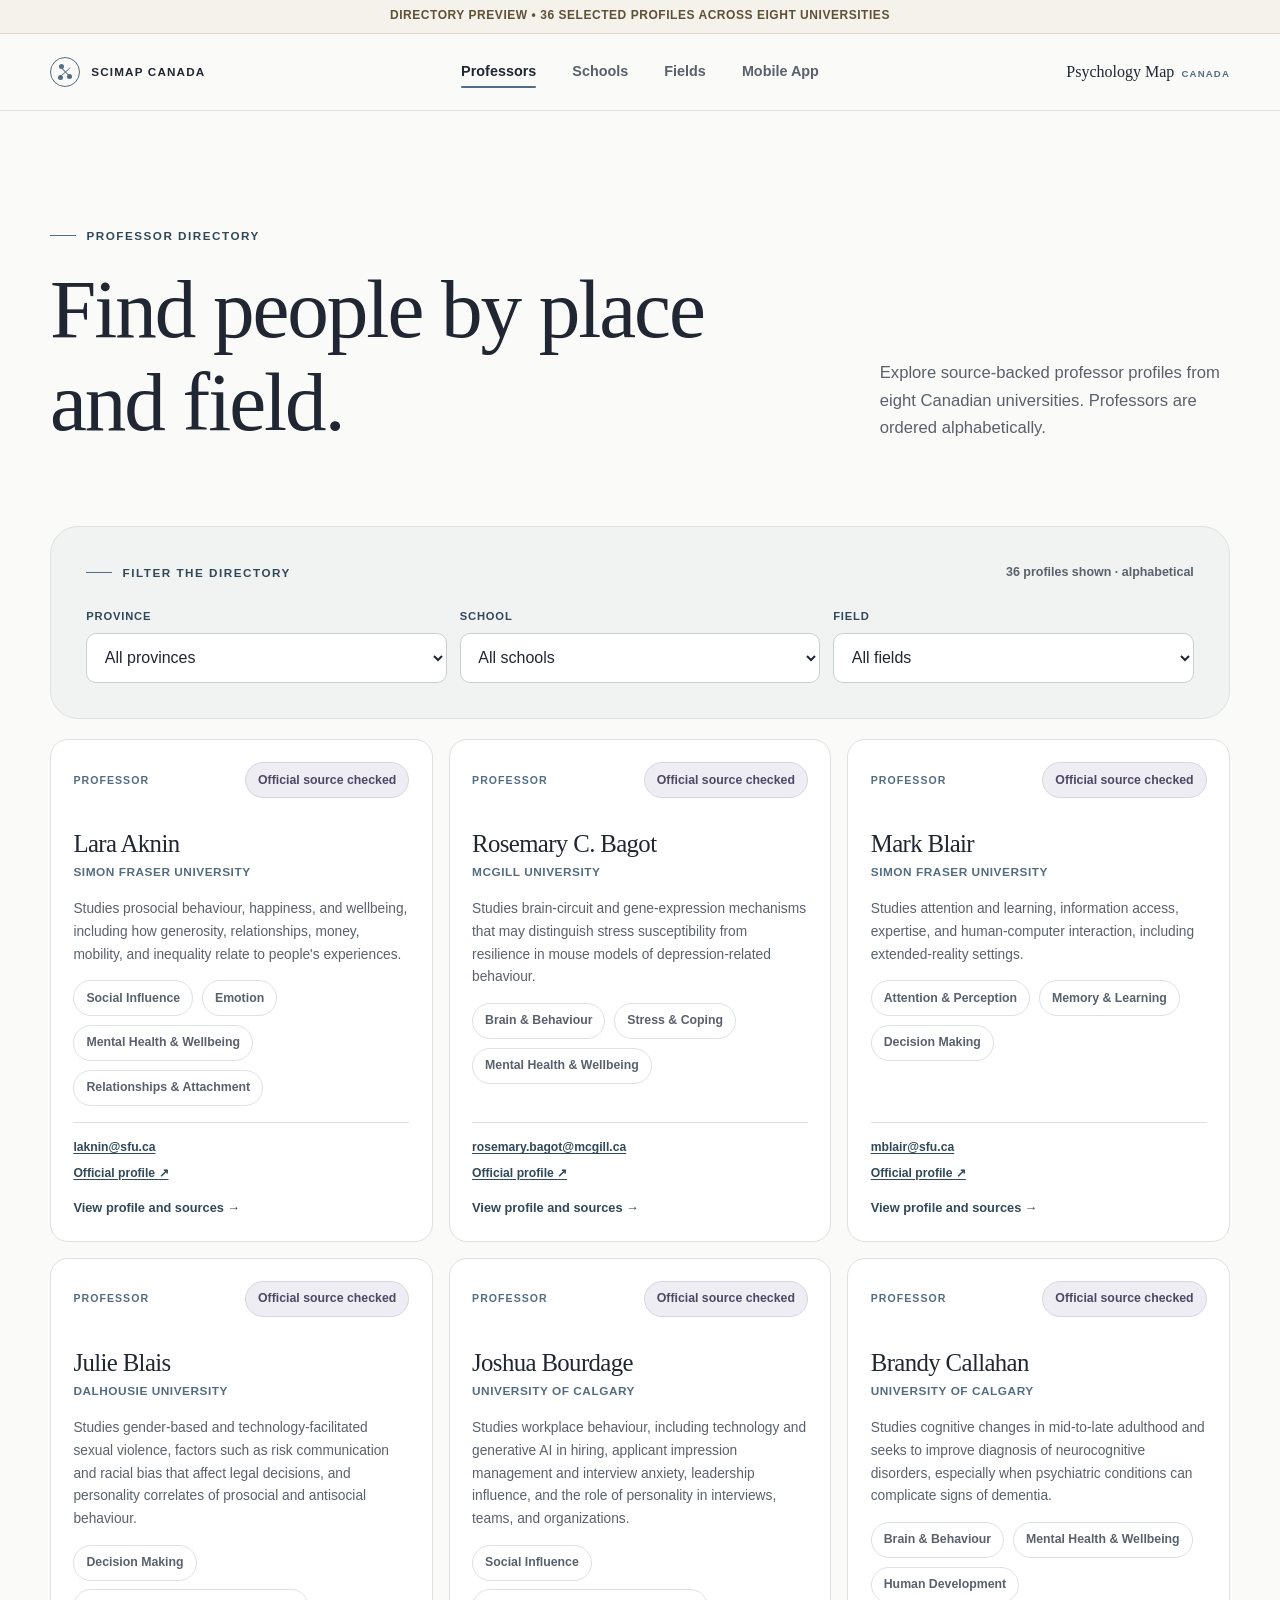
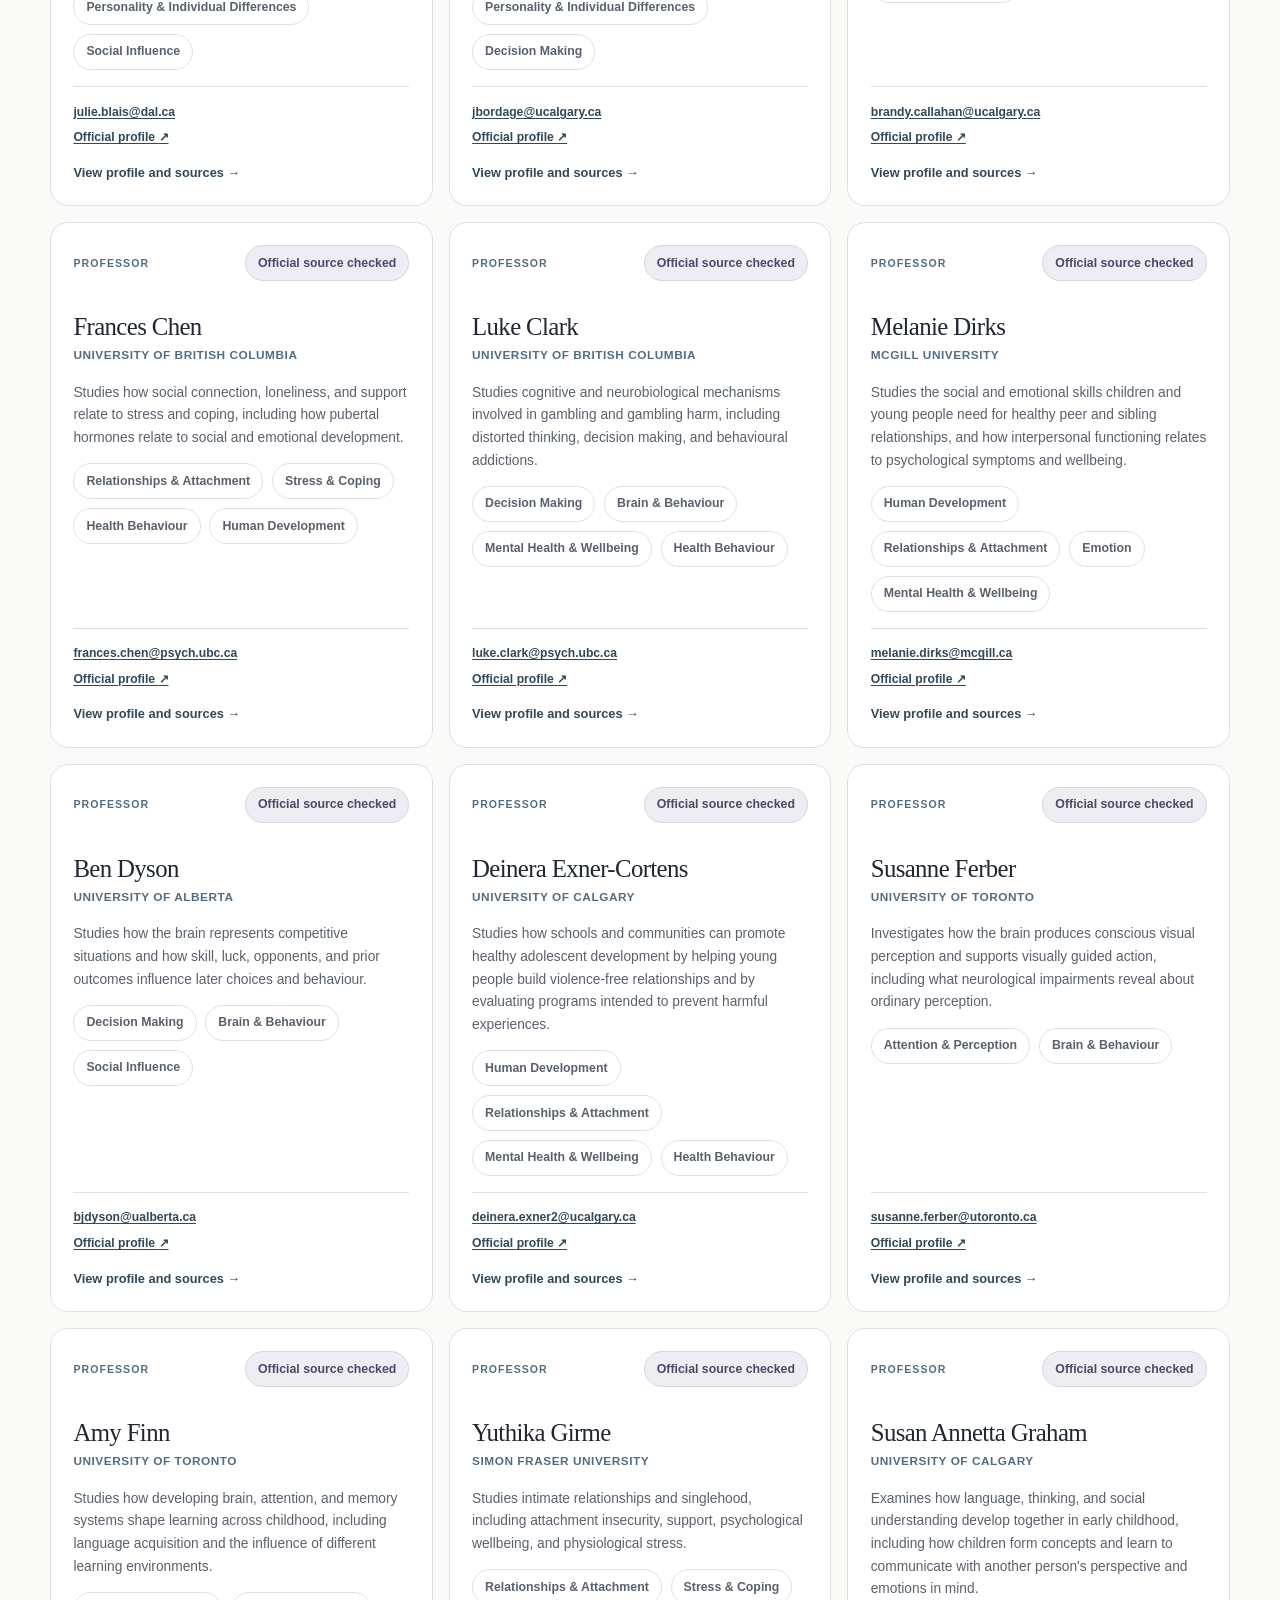
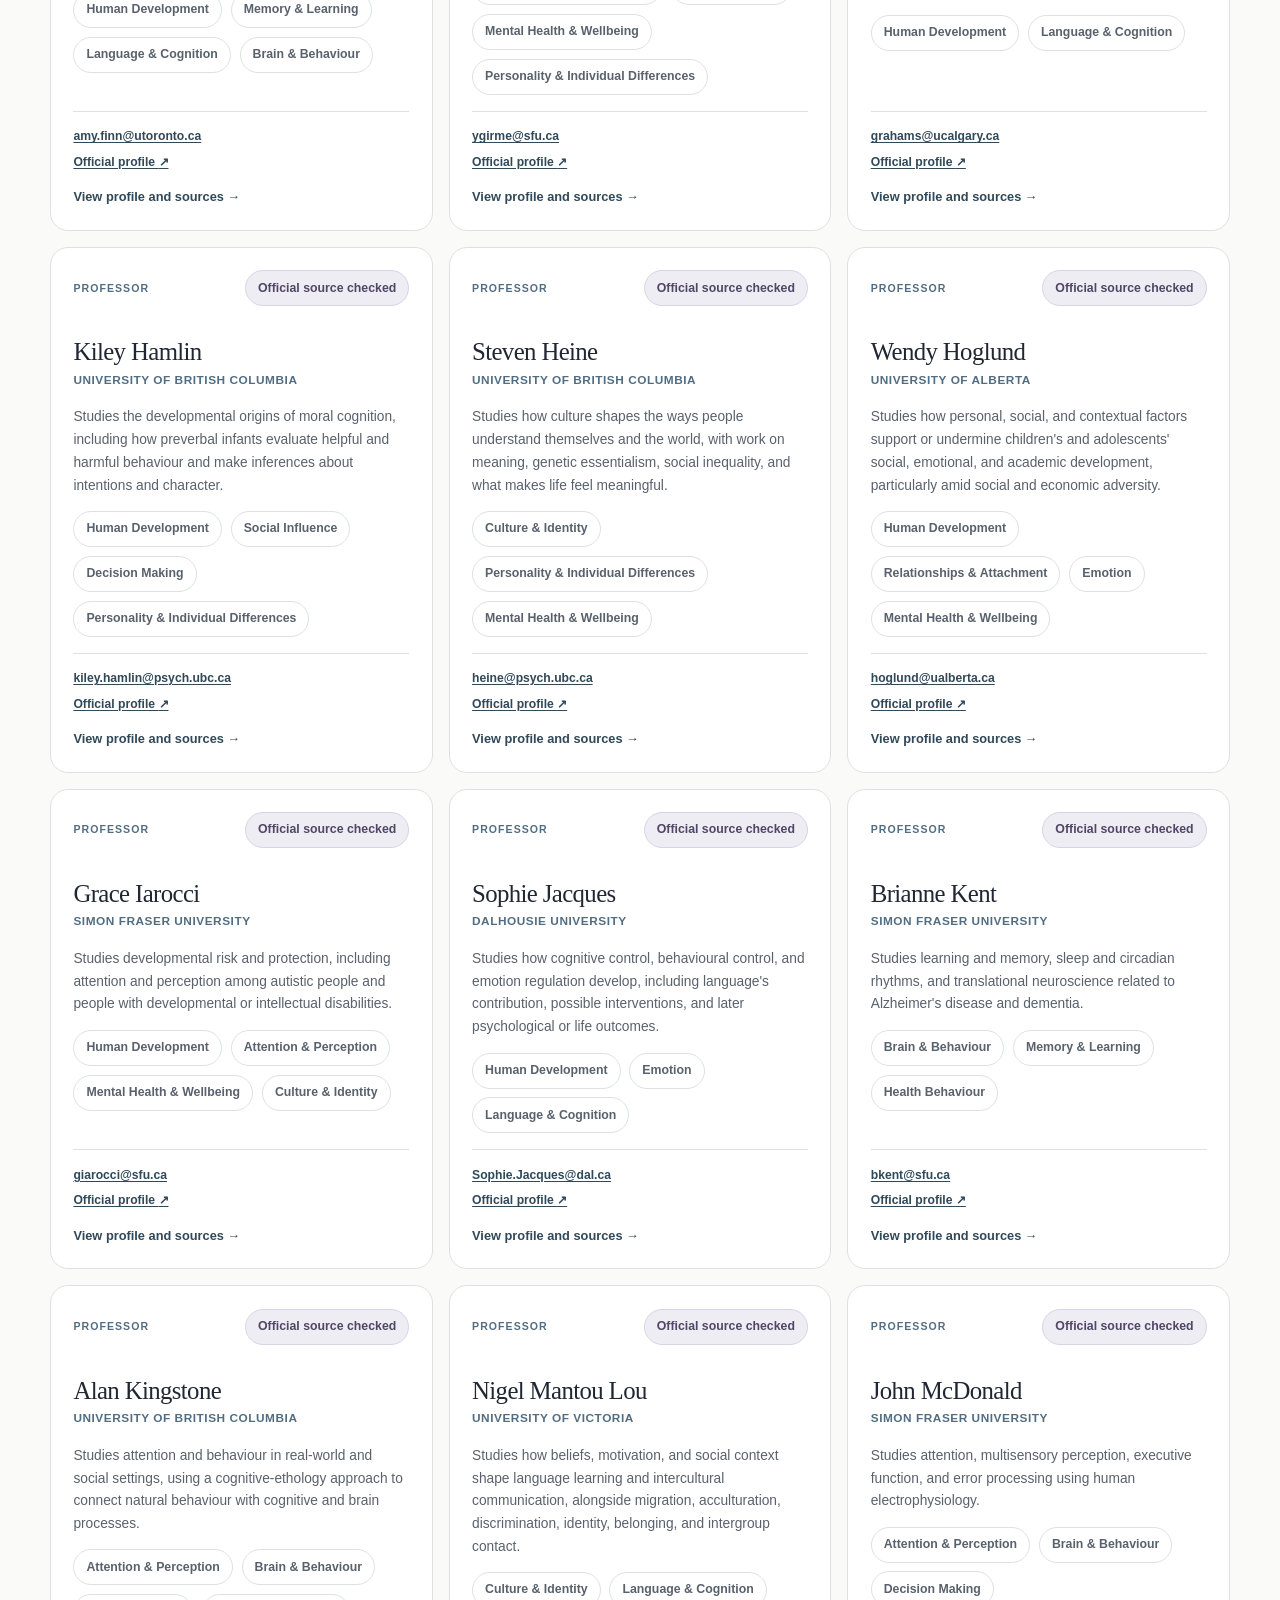
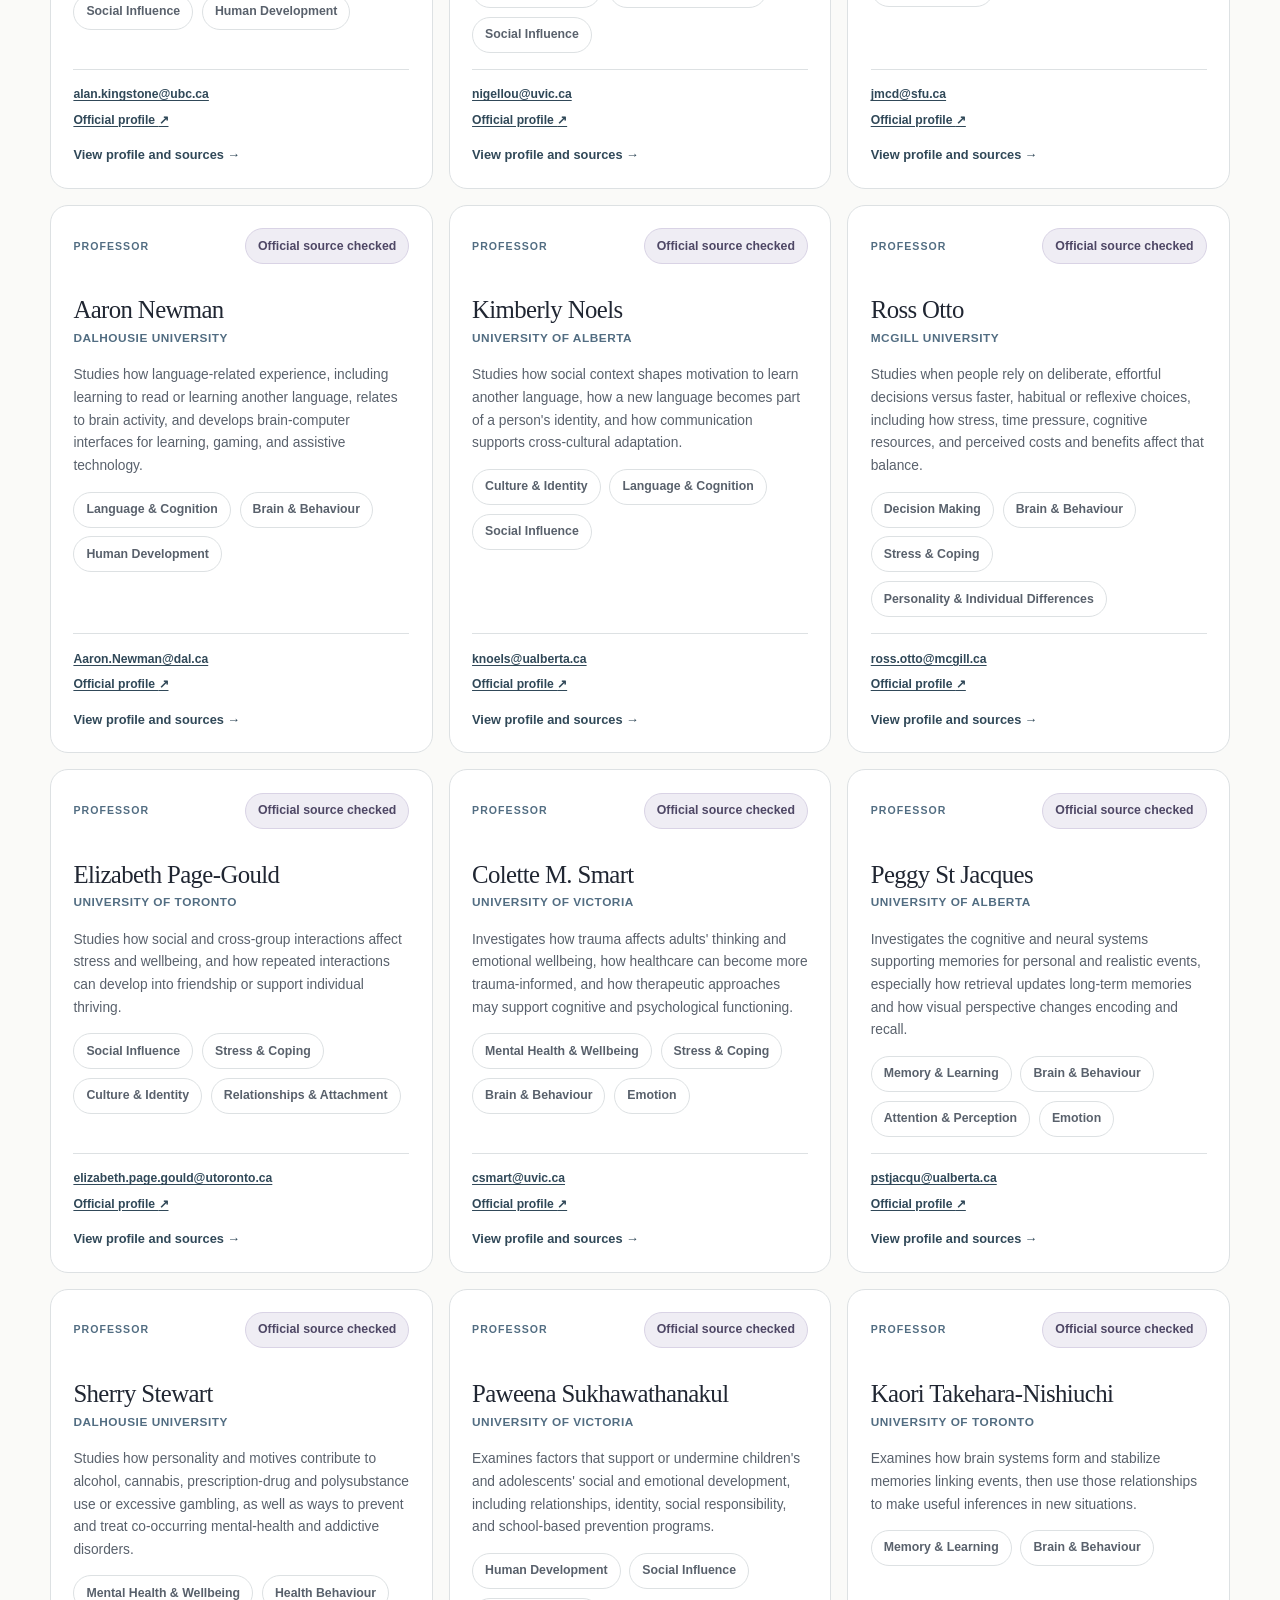
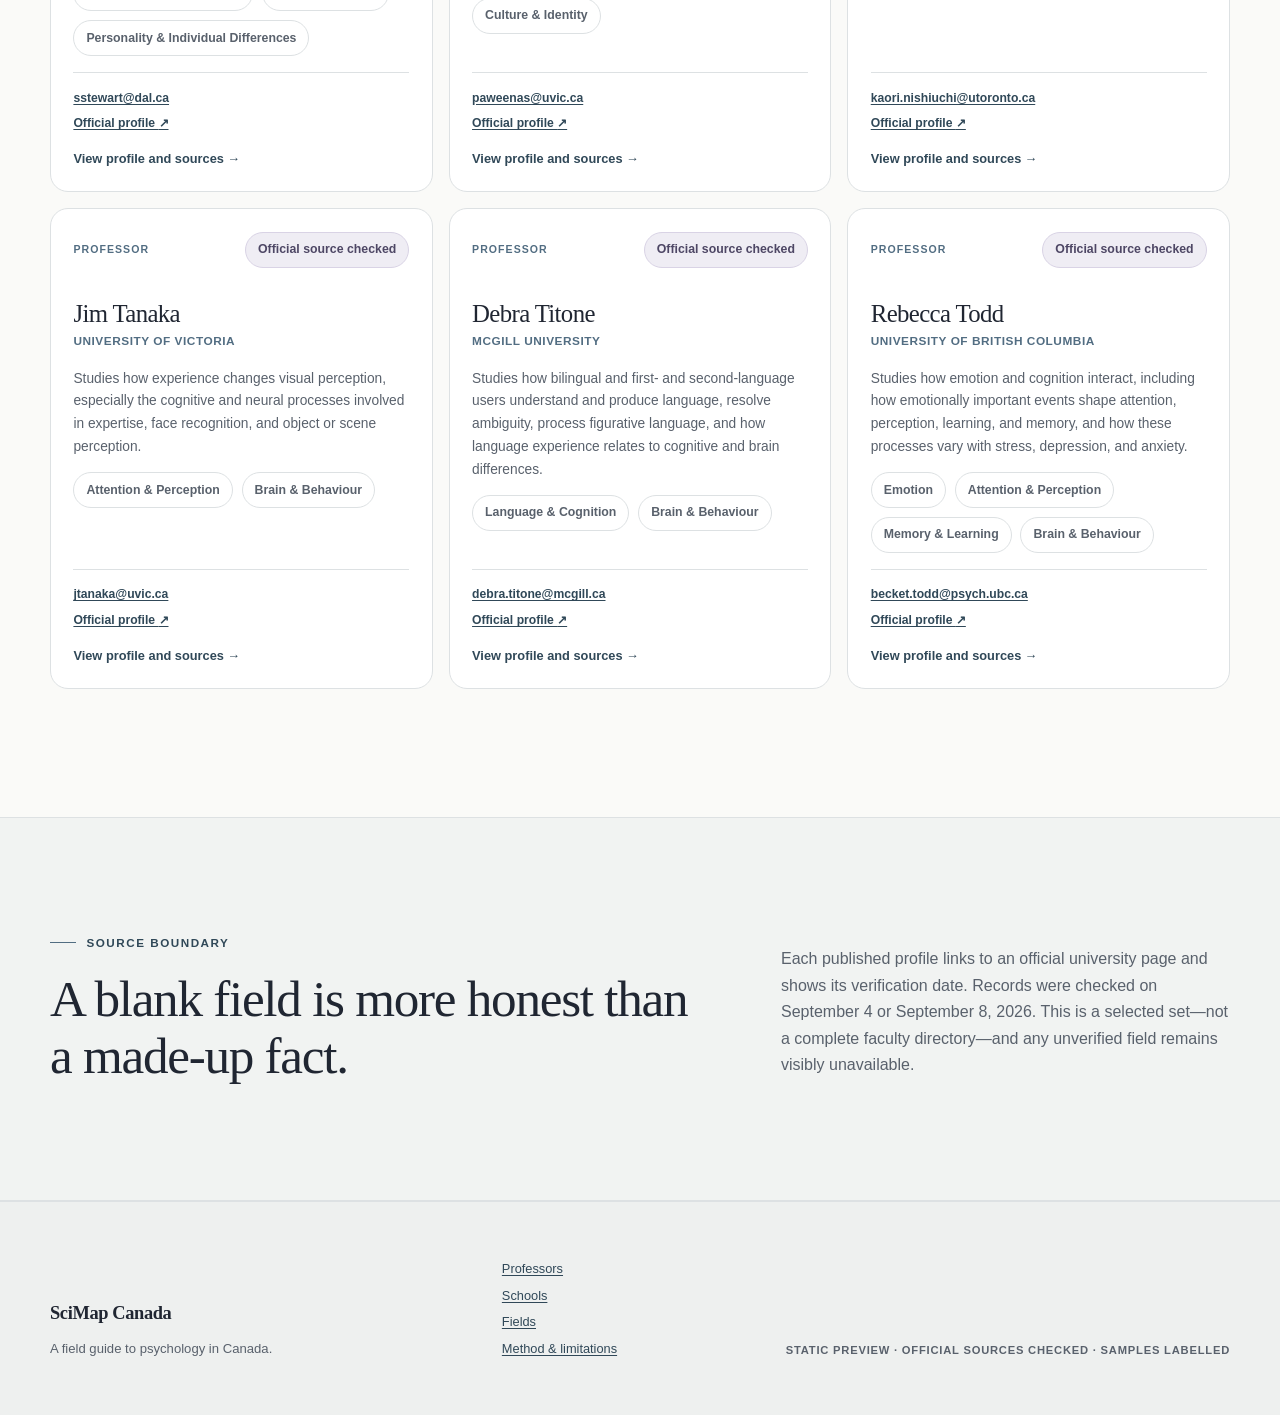
==== commit b4531847: "Simplify professor filters and improve mobile layout" ====
--- a/docs/professors.html
+++ b/docs/professors.html
@@ -15,8 +15,8 @@
   <meta name="twitter:image" content="https://psychology-map-canada.tonyyoung9838.chatgpt.site/assets/psychology-map-canada-social.png">
   <title>Professors — Psychology Map Canada</title>
   <link rel="icon" href="data:,">
-  <link rel="stylesheet" href="css/style.css">
-  <script type="module" src="js/app.js?v=20260908-1"></script>
+  <link rel="stylesheet" href="css/style.css?v=20260912-1">
+  <script type="module" src="js/app.js?v=20260912-1"></script>
 </head>
 <body data-page="professors">
   <a class="skip-link" href="#main-content">Skip to main content</a>
@@ -25,15 +25,15 @@
   <main id="main-content" class="page-main">
     <section class="directory-hero shell">
       <div><p class="eyebrow"><span></span>Professor directory</p><h1>Find people by place and field.</h1></div>
-      <p>Explore source-backed professor profiles from eight Canadian universities. Professors are always ordered alphabetically—never ranked.</p>
+      <p>Explore source-backed professor profiles from eight Canadian universities. Professors are ordered alphabetically.</p>
     </section>
     <section class="directory-section shell" aria-labelledby="professor-filter-title">
       <div class="filter-panel">
-        <div class="filter-heading"><div><p class="eyebrow"><span></span>Filter the directory</p><h2 id="professor-filter-title">Province → school → field</h2></div><p id="professor-count" role="status" aria-live="polite">Loading profiles…</p></div>
+        <div class="filter-heading"><h2 id="professor-filter-title" class="eyebrow"><span aria-hidden="true"></span>Filter the directory</h2><p id="professor-count" role="status" aria-live="polite">Loading profiles…</p></div>
         <div class="filter-grid">
-          <label><span>1 · Province</span><select id="professor-province"><option>Loading…</option></select></label>
-          <label><span>2 · School</span><select id="professor-school"><option>Loading…</option></select></label>
-          <label><span>3 · Field</span><select id="professor-field"><option>Loading…</option></select></label>
+          <label><span>Province</span><select id="professor-province"><option>Loading…</option></select></label>
+          <label><span>School</span><select id="professor-school"><option>Loading…</option></select></label>
+          <label><span>Field</span><select id="professor-field"><option>Loading…</option></select></label>
         </div>
       </div>
       <div id="professor-results" class="professor-directory-grid"><div class="loading-state" role="status">Loading professor profiles…</div></div>
--- a/docs/css/style.css
+++ b/docs/css/style.css
@@ -2213,10 +2213,17 @@
 }
 
 .filter-heading {
+  align-items: center;
+  gap: 0.75rem 2rem;
   margin-bottom: 1.5rem;
 }
 
-.filter-heading h2,
+.filter-heading .eyebrow {
+  margin-bottom: 0;
+  font-family: inherit;
+  line-height: 1.65;
+}
+
 .comparison-toolbar h2,
 .field-toolbar h2 {
   margin-bottom: 0.25rem;
@@ -2265,6 +2272,11 @@
   background-color: var(--white);
   color: var(--text);
   font: inherit;
+}
+
+.filter-grid select {
+  width: 100%;
+  min-width: 0;
 }
 
 .field-toolbar input {
@@ -2958,7 +2970,7 @@
   }
 
   .filter-grid {
-    grid-template-columns: 1fr;
+    grid-template-columns: minmax(0, 1fr);
   }
 
   .field-toolbar input {
